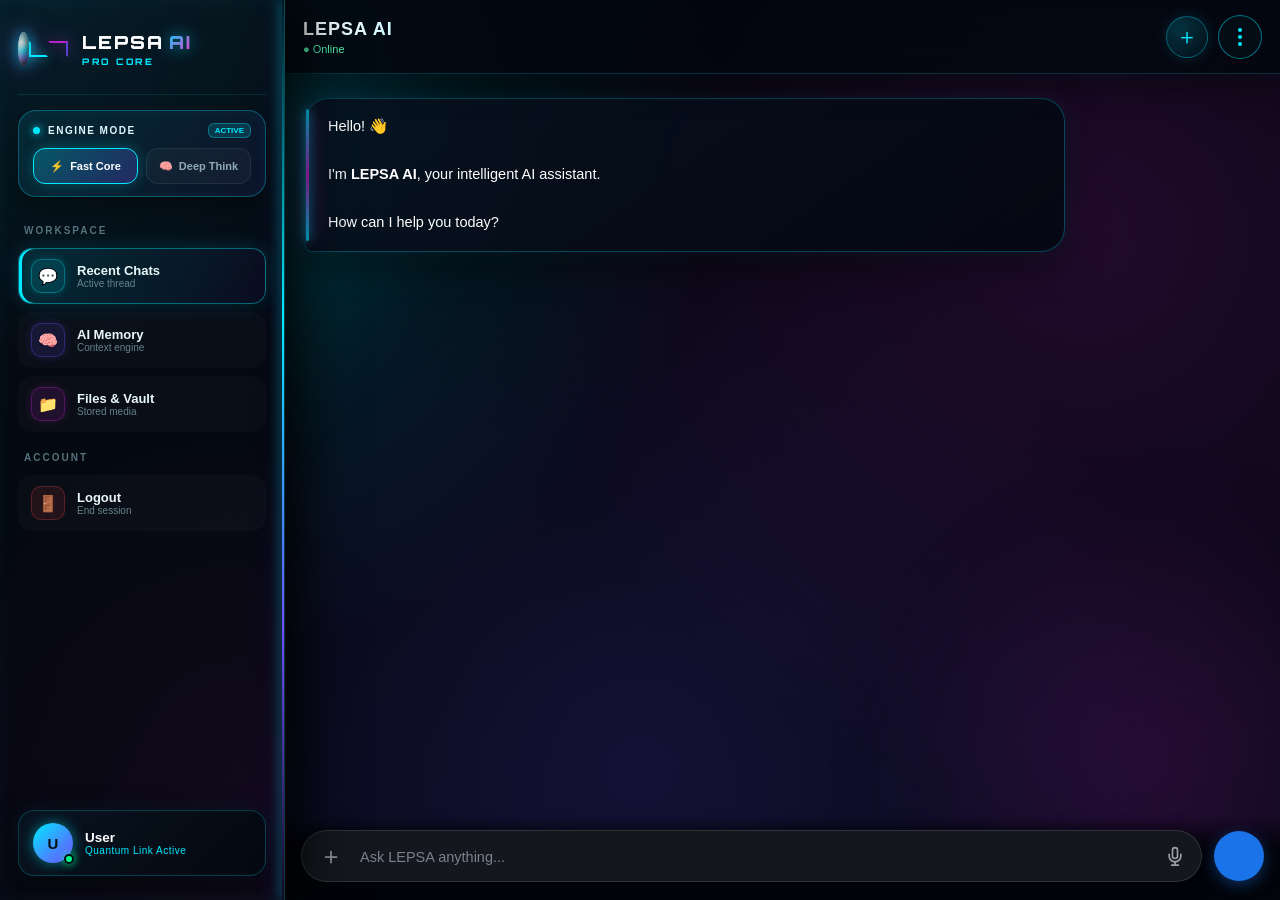
==== index.html @ caf9d74d "Add files via upload" ====
<!DOCTYPE html>
<html lang="en">

<head>
<meta charset="UTF-8">
<meta name="viewport" content="width=device-width, initial-scale=1.0">
<title>LEPSA AI</title>
<link rel="stylesheet" href="style.css?v=5">



  </head>

<body>

<div class="app" id="app">

    <!-- SIDEBAR BACKDROP -->
    <div class="sidebar-overlay" id="sidebarOverlay" onclick="toggleMobileSidebar()"></div>

        <!-- CINEMATIC LEPSA SIDEBAR -->
    <aside class="sidebar" id="mainSidebar">
        <!-- Ambient Light Bar -->
        <div class="sidebar-edge-glow"></div>

        <!-- Top Brand Area -->
        <div class="brand">
            <div class="brand-orb-wrap">
                <div class="brand-orb"></div>
                <div class="brand-ring ring-cyan"></div>
                <div class="brand-ring ring-purple"></div>
            </div>
            <div class="brand-details">
                <div class="brand-name">LEPSA <span class="brand-ai">AI</span></div>
                <span class="brand-badge">PRO CORE</span>
            </div>
        </div>

                 <!-- LEPSA AI SMART CORE SELECTOR -->
        <div class="core-mode-card">
            <div class="mode-header">
                <span class="mode-pulse-dot"></span>
                <span class="mode-title">ENGINE MODE</span>
                <span class="mode-active-pill">ACTIVE</span>
            </div>
            
            <div class="mode-switch-group">
                <button type="button" class="mode-chip active" onclick="switchEngine('fast', this)">
                    <span class="chip-icon">⚡</span>
                    <span class="chip-label">Fast Core</span>
                </button>
                <button type="button" class="mode-chip" onclick="switchEngine('pro', this)">
                    <span class="chip-icon">🧠</span>
                    <span class="chip-label">Deep Think</span>
                </button>
            </div>
        </div>
        

        <!-- Menu Section 1 -->
        <div class="menu-title">Workspace</div>
        <div class="menu-item active">
            <span class="menu-icon-box cyan-icon">💬</span>
            <div class="menu-text-box">
                <strong>Recent Chats</strong>
                <small>Active thread</small>
            </div>
        </div>

        <div class="menu-item">
            <span class="menu-icon-box purple-icon">🧠</span>
            <div class="menu-text-box">
                <strong>AI Memory</strong>
                <small>Context engine</small>
            </div>
        </div>

        <div class="menu-item">
            <span class="menu-icon-box pink-icon">📁</span>
            <div class="menu-text-box">
                <strong>Files & Vault</strong>
                <small>Stored media</small>
            </div>
        </div>

        <!-- Menu Section 2 -->
        <div class="menu-title">Account</div>
        <div class="menu-item logout-item" onclick="logoutDemo()">
            <span class="menu-icon-box danger-icon">🚪</span>
            <div class="menu-text-box">
                <strong>Logout</strong>
                <small>End session</small>
            </div>
        </div>

        <!-- Futuristic Glowing User Card -->
        <div class="profile">
            <div class="avatar-ring">
                <div class="avatar" id="profileAvatar">U</div>
                <div class="live-status-dot"></div>
            </div>
            <div class="profile-meta">
                <div class="profile-name" id="profileName">User</div>
                <div class="profile-status">Quantum Link Active</div>
            </div>
        </div>
    </aside>
    

    <!-- CHAT CONTAINER -->
    <main class="chat-container">

        <!-- HEADER -->
        <div class="header">
            <button type="button" class="lepsa-drawer-btn" onclick="toggleMobileSidebar()" title="Menu">
                <span></span>
                <span></span>
                <span></span>
            </button>

            <div class="ai-orb"></div>

            <div class="header-info">
                <div class="title">LEPSA AI</div>
                <div class="status">● Online</div>
            </div>

            <button type="button" class="lepsa-quick-new" onclick="newChat()" title="New Chat">＋</button>

            <div class="lepsa-menu-wrap">
                <button class="lepsa-menu-btn" id="lepsaMenuButton" type="button">
                    <span class="lepsa-dots">
                        <span></span>
                        <span></span>
                        <span></span>
                    </span>
                </button>

                <div class="lepsa-dropdown" id="lepsaDropdown">
                    <button class="lepsa-menu-item" onclick="newChat()" type="button">✨ New Chat</button>
                    <button class="lepsa-menu-item" id="lepsaShareBtn" type="button">↗ Share</button>
                    <button class="lepsa-menu-item" id="lepsaInstallBtn" type="button">⌂ Add to home</button>
                </div>
            </div>
        </div>

        <!-- MESSAGES -->
        <div class="messages" id="messages">
            <div class="message bot">
                Hello! 👋<br><br>
                I'm <strong>LEPSA AI</strong>, your intelligent AI assistant.<br><br>
                How can I help you today?
            </div>
        </div>

                <!-- CHATGPT / GEMINI STYLE FLOATING CAPSULE BAR -->
        <div class="input-area">
            <div class="input-pill-wrapper">
                <!-- Inner Left Plus Button -->
                <div class="lepsa-plus-wrap">
                    <button type="button" class="lepsa-dynamic-plus" id="lepsaPlusBtn" onclick="toggleLEPSAPlus(event)" title="Add attachment">
                        <span class="plus-core">＋</span>
                    </button>

                    <!-- Popup Attachment Menu -->
                    <div class="lepsa-glass-menu" id="lepsaAttachPopup">
                        <button type="button" class="glass-menu-item" onclick="triggerCamera()">
                            <div class="menu-icon-disc">
                                <svg class="attach-svg-icon" viewBox="0 0 24 24" fill="none" stroke="currentColor" stroke-width="2" stroke-linecap="round" stroke-linejoin="round">
                                    <path d="M14.5 4h-5L7 7H4a2 2 0 0 0-2 2v9a2 2 0 0 0 2 2h16a2 2 0 0 0 2-2V9a2 2 0 0 0-2-2h-3l-2.5-3z"></path>
                                    <circle cx="12" cy="13" r="3"></circle>
                                </svg>
                            </div>
                            <span class="menu-item-title">Camera</span>
                        </button>
                        <button type="button" class="glass-menu-item" onclick="triggerGallery()">
                            <div class="menu-icon-disc">
                                <svg class="attach-svg-icon" viewBox="0 0 24 24" fill="none" stroke="currentColor" stroke-width="2" stroke-linecap="round" stroke-linejoin="round">
                                    <rect x="3" y="3" width="18" height="18" rx="2" ry="2"></rect>
                                    <circle cx="8.5" cy="8.5" r="1.5"></circle>
                                    <polyline points="21 15 16 10 5 21"></polyline>
                                </svg>
                            </div>
                            <span class="menu-item-title">Photos</span>
                        </button>
                    </div>
                </div>

                <!-- Hidden Inputs -->
                <input type="file" id="cameraInput" accept="image/*" capture="environment" style="display:none;" onchange="handleImageSelected(this)">
                <input type="file" id="galleryInput" accept="image/*" style="display:none;" onchange="handleImageSelected(this)">

                <!-- Center Text Field -->
                <input type="text" id="messageInput" placeholder="Ask LEPSA anything...">

                <!-- Inner Speech Recognition Mic -->
                <button type="button" class="pill-inline-mic" onclick="startVoice()" title="Speech to text">
                    <svg viewBox="0 0 24 24" fill="none" stroke="currentColor" stroke-width="2" stroke-linecap="round" stroke-linejoin="round">
                        <path d="M12 2a3 3 0 0 0-3 3v7a3 3 0 0 0 6 0V5a3 3 0 0 0-3-3z"></path>
                        <path d="M19 10v2a7 7 0 0 1-14 0v-2"></path>
                        <line x1="12" y1="19" x2="12" y2="23"></line>
                        <line x1="8" y1="23" x2="16" y2="23"></line>
                    </svg>
                </button>
            </div>

            <!-- Outer Right Live / Send Orb Button (With Clean Gap) -->
            <button class="pill-outer-btn" id="mainActionButton" onclick="handleMainAction()" title="LEPSA Live">
                <span class="lepsa-voice-orb" id="actionOrbIcon">
                    <span class="voice-core"></span>
                </span>
                <span class="send-icon-svg" id="actionSendIcon" style="display:none;">➤</span>
            </button>
        </div>
        
  
              
 

    </main>

</div>

    <!-- REAL GEMINI-STYLE LIVE VOICE MODAL -->
<div id="lepsaVoiceModal" class="gemini-live-overlay" style="display:none;">
    
    <!-- Screen Corner Neon Flow Stream (Chaaron kone par chalne wali light) -->
    <div class="gemini-edge-stream"></div>
    <div class="gemini-edge-glow"></div>

    <!-- Top Controls -->
    <div class="live-top-bar">
        <div class="live-mode-tag">
            <span class="live-dot"></span>
            <span>LEPSA LIVE</span>
        </div>
        <button type="button" class="live-close-btn" onclick="closeVoiceMode()" title="Exit">✕</button>
    </div>

    <!-- Center Fluid Plasma Liquid Core -->
    <div class="gemini-core-stage">
        <div class="plasma-aura-halo"></div>
        <div class="plasma-fluid-orb" id="modalVoiceOrb">
            <div class="plasma-blob blob-1"></div>
            <div class="plasma-blob blob-2"></div>
            <div class="plasma-blob blob-3"></div>
            <div class="plasma-core-glow"></div>
        </div>
        <div class="live-status-pill" id="voiceStatusText">Listening...</div>
    </div>

    <!-- Live Floating Subtitle Box -->
    <div class="live-transcript-card" id="voiceLiveText">
        Listening to your voice...
    </div>

    <!-- Bottom End Session Button -->
    <div class="live-bottom-bar">
        <button type="button" class="end-live-btn" onclick="closeVoiceMode()">
            <span>✕</span> End Session
        </button>
    </div>
</div>


<!-- ===================================================
     SCRIPTS
=================================================== -->
<script>
function toggleMobileSidebar() {
    const sidebar = document.getElementById("mainSidebar");
    const overlay = document.getElementById("sidebarOverlay");
    if (sidebar && overlay) {
        sidebar.classList.toggle("open");
        overlay.classList.toggle("active");
    }
}

function toggleLEPSAPlus(e) {
    e.stopPropagation();
    const popup = document.getElementById("lepsaAttachPopup");
    if (popup) popup.classList.toggle("show");
}

function triggerCamera() {
    closeLEPSAPopup();
    document.getElementById("cameraInput").click();
}

function triggerGallery() {
    closeLEPSAPopup();
    document.getElementById("galleryInput").click();
}

function closeLEPSAPopup() {
    const popup = document.getElementById("lepsaAttachPopup");
    if (popup) popup.classList.remove("show");
}

document.addEventListener("click", function (e) {
    if (!e.target.closest(".lepsa-plus-wrap")) closeLEPSAPopup();
    const dropdown = document.getElementById("lepsaDropdown");
    if (!e.target.closest(".lepsa-menu-wrap") && dropdown) dropdown.classList.remove("show");
});

function handleImageSelected(input) {
     if (input.files && input.files[0]) {
        const file = input.files[0];
        const msg = document.getElementById("messageInput");
        msg.value = "Attached Image: " + file.name;
        msg.focus();
    }
}

// Three-dot toggle
document.getElementById("lepsaMenuButton")?.addEventListener("click", function(e) {
    e.stopPropagation();
    document.getElementById("lepsaDropdown")?.classList.toggle("show");
});

async function logoutDemo() {
    try {
        await fetch("auth.php", {
            method: "POST",
            headers: {"Content-Type": "application/json"},
            body: JSON.stringify({action: "logout"})
        });
    } catch (e) {}
    sessionStorage.clear();
    window.location.href = "login.html";
}
</script>

<script src="script.js"></script>

</body>
</html>
---- style.css ----
/* =====================================================
   LEPSA AI PRO CORE — COMPLETE CONSOLIDATED STYLESHEET
===================================================== */
@import url('https://fonts.googleapis.com/css2?family=Orbitron:wght@600;800;900&family=Rajdhani:wght@500;700&display=swap');

:root {
    --lepsa-bg: #020409;
    --lepsa-cyan: #00eaff;
    --lepsa-cyan-soft: rgba(0, 234, 255, 0.18);
    --lepsa-magenta: #c026d3;
    --lepsa-purple: #704cff;
    --card-radius: 24px;
}

/* =====================================================
   RESET & COSMIC BACKGROUND
===================================================== */
* {
    box-sizing: border-box;
    margin: 0;
    padding: 0;
}

html, body {
    width: 100%;
    height: 100%;
    background-color: var(--lepsa-bg);
    background-image: 
        radial-gradient(circle at 15% 15%, rgba(0, 217, 255, 0.18) 0%, transparent 40%),
        radial-gradient(circle at 85% 25%, rgba(192, 38, 211, 0.16) 0%, transparent 45%),
        radial-gradient(circle at 50% 85%, rgba(112, 76, 255, 0.15) 0%, transparent 55%),
        linear-gradient(180deg, #020409 0%, #050814 100%);
    background-attachment: fixed;
    color: #ffffff;
    font-family: Arial, Helvetica, sans-serif;
    overflow: hidden;
}

body::before {
    content: "";
    position: fixed;
    width: 600px;
    height: 600px;
    top: -150px;
    left: -150px;
    background: radial-gradient(circle, rgba(0, 234, 255, 0.22), transparent 70%);
    filter: blur(50px);
    pointer-events: none;
    z-index: 0;
}

body::after {
    content: "";
    position: fixed;
    width: 550px;
    height: 550px;
    bottom: -150px;
    right: -150px;
    background: radial-gradient(circle, rgba(192, 38, 211, 0.20), transparent 70%);
    filter: blur(50px);
    pointer-events: none;
    z-index: 0;
}

.login-screen {
    display: none !important;
}

/* =====================================================
   MAIN APPLICATION SHELL
===================================================== */
.app {
    width: 100%;
    height: 100dvh;
    display: flex;
    position: relative;
    z-index: 1;
    background: transparent;
    overflow: hidden;
}

/* =====================================================
   CINEMATIC SIDEBAR (PC & MOBILE DRAWER)
===================================================== */
.sidebar {
    width: 285px;
    min-width: 285px;
    height: 100dvh;
    padding: 24px 18px;
    background: radial-gradient(circle at 10% 0%, rgba(0, 234, 255, 0.08) 0%, transparent 40%),
                radial-gradient(circle at 90% 90%, rgba(192, 38, 211, 0.08) 0%, transparent 45%),
                linear-gradient(175deg, rgba(6, 12, 22, 0.98) 0%, rgba(3, 6, 12, 0.99) 100%);
    border-right: 1px solid rgba(0, 234, 255, 0.22);
    box-shadow: 15px 0 50px rgba(0, 0, 0, 0.9), inset -1px 0 20px rgba(0, 234, 255, 0.05);
    position: relative;
    z-index: 1000;
    display: flex;
    flex-direction: column;
    overflow: hidden;
    backdrop-filter: blur(35px);
}

.sidebar-edge-glow {
    position: absolute;
    top: 0;
    right: 0;
    width: 2px;
    height: 100%;
    background: linear-gradient(180deg, transparent 0%, #00eaff 35%, #704cff 70%, transparent 100%);
    box-shadow: 0 0 12px #00eaff, 0 0 24px rgba(112, 76, 255, 0.6);
}

/* =====================================================
   PLANET LOGO & PRO CORE TYPOGRAPHY
===================================================== */
.brand {
    display: flex;
    align-items: center;
    gap: 14px;
    padding-bottom: 20px;
    margin-bottom: 15px;
    border-bottom: 1px solid rgba(0, 234, 255, 0.12);
}

.brand-orb-wrap,
.planet-viewport {
    position: relative;
    width: 50px;
    height: 50px;
    display: flex;
    align-items: center;
    justify-content: center;
    flex-shrink: 0;
}

.brand-orb,
.planet-sphere {
    width: 34px;
    height: 34px;
    border-radius: 50%;
    background: radial-gradient(circle at 35% 30%, #ffffff 0%, #a5f3fc 15%, #00d9ff 35%, #704cff 70%, #020409 100%);
    box-shadow: 
        0 0 15px rgba(0, 217, 255, 0.8),
        0 0 28px rgba(192, 38, 211, 0.6),
        inset -3px -3px 8px rgba(0, 0, 0, 0.8),
        inset 3px 3px 10px rgba(255, 255, 255, 0.8);
    position: relative;
    z-index: 2;
    animation: orbPulse 3.5s ease-in-out infinite alternate;
}

.cosmic-ring {
    position: absolute;
    border-radius: 50%;
    pointer-events: none;
    transform: rotate(-24deg);
}

.ring-front,
.ring-cyan {
    width: 52px;
    height: 16px;
    border: 2px solid transparent;
    border-bottom-color: #00eaff;
    border-left-color: rgba(0, 234, 255, 0.9);
    filter: drop-shadow(0 0 6px #00eaff);
    z-index: 3;
    top: 17px;
}

.ring-back,
.ring-purple {
    width: 52px;
    height: 16px;
    border: 2px solid transparent;
    border-top-color: rgba(192, 38, 211, 0.95);
    border-right-color: rgba(112, 76, 255, 0.8);
    filter: drop-shadow(0 0 8px #c026d3);
    z-index: 1;
    top: 17px;
}

.ring-outer {
    width: 60px;
    height: 20px;
    border: 1px solid transparent;
    border-bottom-color: rgba(0, 234, 255, 0.4);
    border-top-color: rgba(192, 38, 211, 0.35);
    top: 15px;
    z-index: 0;
    filter: blur(0.5px);
}

@keyframes orbPulse {
    0% { transform: scale(0.96); filter: brightness(1); }
    100% { transform: scale(1.04); filter: brightness(1.2); }
}

.brand-details,
.brand-text-col {
    display: flex;
    flex-direction: column;
}

.brand-title-wrap,
.brand-name {
    display: flex;
    align-items: baseline;
    gap: 5px;
    font-family: 'Orbitron', Arial, sans-serif;
    font-size: 18px;
    font-weight: 900;
    letter-spacing: 2px;
    color: #ffffff;
}

.brand-ai,
.text-ai {
    background: linear-gradient(135deg, #00d9ff 0%, #ff2ec4 100%);
    -webkit-background-clip: text;
    -webkit-text-fill-color: transparent;
    filter: drop-shadow(0 0 8px rgba(0, 217, 255, 0.7));
}

.brand-badge,
.text-pro-core {
    font-family: 'Orbitron', Arial, sans-serif;
    font-size: 9px;
    font-weight: 800;
    letter-spacing: 2.5px;
    color: #00eaff;
    margin-top: 3px;
}

.text-tagline {
    font-family: 'Rajdhani', Arial, sans-serif;
    font-size: 7.5px;
    font-weight: 700;
    letter-spacing: 2px;
    color: #728c9b;
    margin-top: 2px;
}

/* =====================================================
   SIDEBAR ENGINE WIDGET
===================================================== */
.core-mode-card {
    width: 100%;
    padding: 12px 14px;
    border-radius: 18px;
    border: 1px solid rgba(0, 234, 255, 0.3);
    background: linear-gradient(135deg, rgba(0, 234, 255, 0.08) 0%, rgba(112, 76, 255, 0.08) 100%);
    box-shadow: 0 10px 25px rgba(0, 0, 0, 0.4), inset 0 0 15px rgba(0, 234, 255, 0.05);
    margin-bottom: 12px;
}

.mode-header {
    display: flex;
    align-items: center;
    gap: 8px;
    margin-bottom: 10px;
}

.mode-pulse-dot {
    width: 7px;
    height: 7px;
    border-radius: 50%;
    background: #00eaff;
    box-shadow: 0 0 8px #00eaff;
    animation: corePulse 1.5s infinite alternate;
}

@keyframes corePulse {
    from { opacity: 0.5; transform: scale(0.9); }
    to { opacity: 1; transform: scale(1.3); }
}

.mode-title {
    font-size: 10px;
    font-weight: 800;
    letter-spacing: 1.5px;
    color: #e2f8ff;
    flex: 1;
}

.mode-active-pill {
    font-size: 8px;
    font-weight: 700;
    color: #00eaff;
    background: rgba(0, 234, 255, 0.15);
    border: 1px solid rgba(0, 234, 255, 0.35);
    padding: 2px 6px;
    border-radius: 6px;
}

.mode-switch-group {
    display: grid;
    grid-template-columns: 1fr 1fr;
    gap: 8px;
}

.mode-chip {
    display: flex;
    align-items: center;
    justify-content: center;
    gap: 6px;
    height: 36px;
    border-radius: 12px;
    border: 1px solid rgba(255, 255, 255, 0.08);
    background: rgba(255, 255, 255, 0.03);
    color: #8faab5;
    font-size: 11px;
    font-weight: 600;
    cursor: pointer;
    transition: all 0.2s ease;
}

.mode-chip:hover {
    background: rgba(0, 234, 255, 0.08);
    color: #ffffff;
    border-color: rgba(0, 234, 255, 0.25);
}

.mode-chip.active {
    background: linear-gradient(135deg, rgba(0, 234, 255, 0.25), rgba(112, 76, 255, 0.25));
    border-color: #00eaff;
    color: #ffffff;
    box-shadow: 0 0 15px rgba(0, 234, 255, 0.25);
}

/* =====================================================
   SIDEBAR MENU ITEMS
===================================================== */
.menu-title {
    color: #55727d;
    font-size: 10px;
    text-transform: uppercase;
    letter-spacing: 2px;
    font-weight: 700;
    margin-top: 16px;
    margin-bottom: 8px;
    padding-left: 6px;
}

.menu-item {
    width: 100%;
    display: flex;
    align-items: center;
    gap: 12px;
    padding: 10px 12px;
    margin: 4px 0;
    border-radius: 14px;
    border: 1px solid transparent;
    background: rgba(255, 255, 255, 0.02);
    cursor: pointer;
    transition: all 0.22s ease;
}

.menu-item:hover {
    background: rgba(0, 234, 255, 0.07);
    border-color: rgba(0, 234, 255, 0.25);
    transform: translateX(4px);
}

.menu-item.active {
    background: linear-gradient(90deg, rgba(0, 234, 255, 0.12) 0%, rgba(112, 76, 255, 0.05) 100%);
    border-color: rgba(0, 234, 255, 0.4);
    box-shadow: 0 0 20px rgba(0, 234, 255, 0.15), inset 3px 0 0 #00eaff;
}

.menu-icon-box {
    width: 34px;
    height: 34px;
    border-radius: 10px;
    display: flex;
    align-items: center;
    justify-content: center;
    font-size: 16px;
    flex-shrink: 0;
}

.cyan-icon {
    background: rgba(0, 234, 255, 0.12);
    border: 1px solid rgba(0, 234, 255, 0.3);
    box-shadow: 0 0 10px rgba(0, 234, 255, 0.2);
}

.purple-icon {
    background: rgba(112, 76, 255, 0.12);
    border: 1px solid rgba(112, 76, 255, 0.3);
    box-shadow: 0 0 10px rgba(112, 76, 255, 0.2);
}

.pink-icon {
    background: rgba(192, 38, 211, 0.12);
    border: 1px solid rgba(192, 38, 211, 0.3);
    box-shadow: 0 0 10px rgba(192, 38, 211, 0.2);
}

.danger-icon {
    background: rgba(255, 75, 75, 0.1);
    border: 1px solid rgba(255, 75, 75, 0.25);
}

.menu-text-box strong {
    display: block;
    color: #e8f7fa;
    font-size: 13px;
}

.menu-text-box small {
    display: block;
    color: #64828d;
    font-size: 10px;
}

.logout-item:hover {
    background: rgba(255, 75, 75, 0.1) !important;
    border-color: rgba(255, 75, 75, 0.4) !important;
}

/* =====================================================
   SIDEBAR PROFILE
===================================================== */
.profile {
    margin-top: auto;
    padding: 12px 14px;
    border-radius: 16px;
    border: 1px solid rgba(0, 234, 255, 0.22);
    background: linear-gradient(135deg, rgba(9, 20, 32, 0.95), rgba(4, 9, 16, 0.95));
    box-shadow: 0 10px 30px rgba(0, 0, 0, 0.6), 0 0 20px rgba(0, 234, 255, 0.08);
    display: flex;
    align-items: center;
    gap: 12px;
}

.avatar-ring {
    position: relative;
    width: 40px;
    height: 40px;
    flex-shrink: 0;
}

.avatar {
    width: 100%;
    height: 100%;
    border-radius: 50%;
    background: linear-gradient(135deg, #00eaff, #704cff);
    box-shadow: 0 0 14px rgba(0, 234, 255, 0.5);
    display: flex;
    align-items: center;
    justify-content: center;
    font-weight: 800;
    font-size: 15px;
    color: #031014;
}

.live-status-dot {
    position: absolute;
    bottom: -1px;
    right: -1px;
    width: 10px;
    height: 10px;
    border-radius: 50%;
    background: #00ff88;
    border: 2px solid #060c16;
    box-shadow: 0 0 8px #00ff88;
}

.profile-meta {
    overflow: hidden;
}

.profile-name {
    font-size: 13.5px;
    font-weight: 700;
    color: #ffffff;
    white-space: nowrap;
    overflow: hidden;
    text-overflow: ellipsis;
}

.profile-status {
    font-size: 10px;
    color: #00eaff;
    letter-spacing: 0.5px;
}

/* =====================================================
   CHAT CONTAINER & HEADER
===================================================== */
.chat-container {
    flex: 1;
    min-width: 0;
    height: 100dvh;
    display: flex;
    flex-direction: column;
    background: transparent;
    position: relative;
}

.header {
    height: 74px;
    flex-shrink: 0;
    display: flex;
    align-items: center;
    padding: 12px 18px;
    background: rgba(3, 7, 15, 0.85);
    border-bottom: 1px solid rgba(0, 217, 255, 0.2);
    box-shadow: 0 10px 30px rgba(0, 0, 0, 0.5), 0 2px 15px rgba(0, 217, 255, 0.08);
    backdrop-filter: blur(25px);
    z-index: 10;
}

.lepsa-drawer-btn {
    width: 42px;
    height: 42px;
    min-width: 42px;
    border-radius: 12px;
    border: 1px solid rgba(0, 234, 255, 0.25);
    background: rgba(0, 234, 255, 0.05);
    display: none;
    flex-direction: column;
    justify-content: center;
    align-items: center;
    gap: 4px;
    cursor: pointer;
    margin-right: 12px;
}

.lepsa-drawer-btn span {
    width: 18px;
    height: 2px;
    background: #00eaff;
    border-radius: 2px;
}

.header-info {
    flex: 1;
}

.title {
    background: linear-gradient(90deg, #ffffff 0%, #00d9ff 55%, #c026d3 100%);
    -webkit-background-clip: text;
    -webkit-text-fill-color: transparent;
    font-size: 18px;
    font-weight: 800;
    letter-spacing: 1px;
}

.status {
    margin-top: 3px;
    font-size: 11px;
    color: #55f6b2;
}

.lepsa-quick-new {
    width: 42px;
    height: 42px;
    min-width: 42px;
    border-radius: 50%;
    border: 1px solid rgba(0, 234, 255, 0.35);
    background: radial-gradient(circle at 30% 30%, rgba(0, 234, 255, 0.2), rgba(6, 14, 24, 0.95));
    color: #00eaff;
    font-size: 22px;
    display: flex;
    align-items: center;
    justify-content: center;
    cursor: pointer;
    margin-right: 10px;
    box-shadow: 0 0 15px rgba(0, 234, 255, 0.15);
    transition: 0.2s ease;
}

.lepsa-quick-new:hover {
    transform: scale(1.08);
    box-shadow: 0 0 20px rgba(0, 234, 255, 0.4);
}

.lepsa-menu-wrap {
    position: relative;
    z-index: 9999;
}

.lepsa-menu-btn {
    width: 44px;
    height: 44px;
    border-radius: 50%;
    border: 1px solid rgba(0, 238, 255, 0.45);
    background: rgba(5, 15, 25, 0.88);
    color: #00eaff;
    display: flex;
    align-items: center;
    justify-content: center;
    cursor: pointer;
}

.lepsa-dots {
    display: flex;
    flex-direction: column;
    gap: 3px;
}

.lepsa-dots span {
    width: 4px;
    height: 4px;
    background: #00eaff;
    border-radius: 50%;
}

.lepsa-dropdown {
    position: absolute;
    top: 54px;
    right: 0;
    width: 220px;
    padding: 8px;
    border-radius: 18px;
    background: linear-gradient(145deg, rgba(8, 23, 34, 0.98), rgba(4, 10, 19, 0.98));
    border: 1px solid rgba(0, 234, 255, 0.25);
    box-shadow: 0 18px 45px rgba(0, 0, 0, 0.55);
    backdrop-filter: blur(18px);
    display: none;
    flex-direction: column;
    gap: 4px;
}

.lepsa-dropdown.show {
    display: flex;
}

.lepsa-menu-item {
    width: 100%;
    padding: 10px 12px;
    border: 0;
    background: transparent;
    color: #f2fbff;
    display: flex;
    align-items: center;
    gap: 12px;
    border-radius: 12px;
    cursor: pointer;
    text-align: left;
    font-size: 14px;
}

.lepsa-menu-item:hover {
    background: rgba(0, 234, 255, 0.09);
}

/* =====================================================
   MESSAGES WITH COSMIC GLOW & CORNERS
===================================================== */
.messages {
    flex: 1;
    min-height: 0;
    padding: 24px 20px 115px;
    overflow-y: auto;
    scroll-behavior: smooth;
}

.message {
    max-width: min(760px, 84%);
    padding: 16px 22px;
    margin-bottom: 18px;
    border-radius: var(--card-radius);
    backdrop-filter: blur(20px);
    -webkit-backdrop-filter: blur(20px);
    line-height: 1.65;
    font-size: 14.5px;
    word-wrap: break-word;
    box-shadow: 0 10px 30px rgba(0, 0, 0, 0.6);
}

.message.bot {
    margin-right: auto;
    background: linear-gradient(145deg, rgba(8, 18, 32, 0.88), rgba(4, 8, 18, 0.94));
    border: 1px solid rgba(0, 217, 255, 0.28);
    border-bottom-left-radius: 6px;
    box-shadow: 0 0 20px rgba(0, 217, 255, 0.08), 0 12px 35px rgba(0, 0, 0, 0.5);
    position: relative;
    padding-left: 22px;
}

.message.bot::before {
    content: "";
    position: absolute;
    left: 0;
    top: 10px;
    bottom: 10px;
    width: 3px;
    border-radius: 10px;
    background: linear-gradient(180deg, #00d9ff, #c026d3, #00d9ff);
    box-shadow: 0 0 10px #00d9ff, 0 0 20px #c026d3;
}

.message.user {
    margin-left: auto;
    background: linear-gradient(135deg, rgba(0, 217, 255, 0.85), rgba(112, 76, 255, 0.85), rgba(192, 38, 211, 0.85));
    border: 1px solid rgba(255, 255, 255, 0.25);
    border-bottom-right-radius: 6px;
    box-shadow: 0 0 25px rgba(0, 217, 255, 0.25), 0 10px 30px rgba(0, 0, 0, 0.4);
    color: #ffffff;
}

/* =====================================================
   CHATGPT / GEMINI FLOATING CAPSULE BAR WITH GAP
===================================================== */
.input-area {
    position: absolute;
    left: 0;
    right: 0;
    bottom: 0;
    z-index: 20;
    display: flex;
    align-items: center;
    gap: 12px;
    padding: 12px 16px 18px;
    background: linear-gradient(180deg, transparent 0%, rgba(2, 4, 9, 0.96) 40%);
    backdrop-filter: blur(16px);
    -webkit-backdrop-filter: blur(16px);
}

.input-pill-wrapper {
    flex: 1;
    min-width: 0;
    height: 52px;
    background: #14171d;
    border: 1px solid rgba(255, 255, 255, 0.12);
    border-radius: 30px;
    display: flex;
    align-items: center;
    padding: 0 8px 0 12px;
    box-shadow: 0 4px 20px rgba(0, 0, 0, 0.4);
    transition: border-color 0.2s ease, box-shadow 0.2s ease;
}

.input-pill-wrapper:focus-within {
    border-color: rgba(0, 234, 255, 0.45);
    box-shadow: 0 0 20px rgba(0, 234, 255, 0.15);
}

.lepsa-plus-wrap {
    position: relative;
    display: flex;
    align-items: center;
    flex-shrink: 0;
}

.lepsa-dynamic-plus {
    width: 34px;
    height: 34px;
    background: transparent;
    border: none;
    cursor: pointer;
    display: flex;
    align-items: center;
    justify-content: center;
    padding: 0;
    color: #9aa0a6;
    transition: color 0.2s ease, transform 0.2s ease;
}

.lepsa-dynamic-plus:hover {
    color: #ffffff;
    transform: scale(1.1);
}

.plus-core {
    font-size: 24px;
    font-weight: 300;
    line-height: 1;
}

#messageInput {
    flex: 1;
    min-width: 0;
    height: 100%;
    background: transparent !important;
    border: none !important;
    outline: none !important;
    box-shadow: none !important;
    padding: 0 12px;
    color: #ffffff;
    font-size: 15px;
}

#messageInput::placeholder {
    color: #7a828e;
    font-size: 14.5px;
}

.pill-inline-mic {
    width: 36px;
    height: 36px;
    background: transparent;
    border: none;
    color: #9aa0a6;
    display: flex;
    align-items: center;
    justify-content: center;
    cursor: pointer;
    padding: 0;
    flex-shrink: 0;
    transition: color 0.2s ease;
}

.pill-inline-mic svg {
    width: 20px;
    height: 20px;
}

.pill-inline-mic:hover {
    color: #ffffff;
}

.pill-outer-btn {
    width: 50px;
    height: 50px;
    min-width: 50px;
    border-radius: 50%;
    border: none;
    background: #1a73e8;
    display: flex;
    align-items: center;
    justify-content: center;
    cursor: pointer;
    flex-shrink: 0;
    box-shadow: 0 4px 15px rgba(26, 115, 232, 0.4);
    transition: transform 0.2s ease, background 0.2s ease;
}

.pill-outer-btn:hover {
    transform: scale(1.05);
    background: #1b80ff;
}

.pill-outer-btn:active {
    transform: scale(0.94);
}

.send-icon-svg {
    font-size: 17px;
    color: #ffffff;
    font-weight: 900;
    margin-left: 2px;
}






/* =====================================================
   RESPONSIVE DRAWER & OVERLAY
===================================================== */
.sidebar-overlay {
    display: none;
    position: fixed;
    inset: 0;
    background: rgba(3, 7, 14, 0.7);
    backdrop-filter: blur(8px);
    z-index: 998;
}

.sidebar-overlay.active {
    display: block;
}

@media (max-width: 700px) {
    .lepsa-drawer-btn {
        display: flex !important;
    }

    .sidebar {
        position: fixed !important;
        top: 0 !important;
        left: 0 !important;
        bottom: 0 !important;
        width: 280px !important;
        transform: translateX(-100%);
        transition: transform 0.3s cubic-bezier(0.4, 0, 0.2, 1);
    }

    .sidebar.open {
        transform: translateX(0) !important;
    }

    .message {
        max-width: 90% !important;
    }
}

/* =====================================================
   AUTHENTIC GEMINI LIVE: CORNER STREAM & PLASMA CORE
===================================================== */

/* Full Screen Immersive Overlay */
.gemini-live-overlay {
    position: fixed;
    inset: 0;
    z-index: 999999;
    background: radial-gradient(circle at center, rgba(3, 8, 16, 0.94) 0%, rgba(1, 3, 7, 0.99) 100%);
    backdrop-filter: blur(30px);
    -webkit-backdrop-filter: blur(30px);
    display: flex;
    flex-direction: column;
    justify-content: space-between;
    align-items: center;
    padding: clamp(20px, 4vh, 45px) 20px;
    overflow: hidden;
}

 
/* =====================================================
   REAL GEMINI LIVE: 100% STATIC CORNERS (NO ROTATE)
===================================================== */
.gemini-edge-stream {
    position: absolute;
    inset: 0;
    pointer-events: none;
    z-index: 2;
    border: 3px solid transparent;
    border-image: linear-gradient(135deg, #00eaff, #0066ff, #9b30ff, #ff2ea6, #00eaff) 1;
    opacity: 0.9;
    animation: cornerPulseFlow 3s ease-in-out infinite alternate;
}

.gemini-edge-glow {
    position: absolute;
    inset: 0;
    pointer-events: none;
    z-index: 1;
    box-shadow: 
        inset 0 0 20px rgba(0, 234, 255, 0.45),
        inset 0 0 50px rgba(155, 48, 255, 0.3);
    animation: cornerPulseFlow 3s ease-in-out infinite alternate;
}

@keyframes cornerPulseFlow {
    0% {
        filter: drop-shadow(0 0 4px #00eaff) hue-rotate(0deg);
        opacity: 0.75;
    }
    100% {
        filter: drop-shadow(0 0 14px #ff2ea6) hue-rotate(90deg);
        opacity: 1;
    }
}


/* 2. TOP & BOTTOM CONTROLS */
.live-top-bar {
    width: 100%;
    max-width: 520px;
    display: flex;
    justify-content: space-between;
    align-items: center;
    z-index: 10;
}

.live-mode-tag {
    display: flex;
    align-items: center;
    gap: 8px;
    font-family: 'Orbitron', sans-serif;
    font-size: 13px;
    font-weight: 800;
    letter-spacing: 2px;
    color: #e6fbff;
    padding: 6px 14px;
    background: rgba(0, 234, 255, 0.08);
    border: 1px solid rgba(0, 234, 255, 0.3);
    border-radius: 20px;
}

.live-dot {
    width: 7px;
    height: 7px;
    border-radius: 50%;
    background: #00eaff;
    box-shadow: 0 0 10px #00eaff;
    animation: liveDotPulse 1.2s infinite alternate;
}

@keyframes liveDotPulse {
    from { opacity: 0.4; transform: scale(0.8); }
    to { opacity: 1; transform: scale(1.3); }
}

.live-close-btn {
    width: 38px;
    height: 38px;
    border-radius: 50%;
    background: rgba(255, 255, 255, 0.06);
    border: 1px solid rgba(255, 255, 255, 0.15);
    color: #ffffff;
    font-size: 16px;
    cursor: pointer;
    transition: 0.2s;
}

.live-close-btn:hover {
    background: rgba(255, 255, 255, 0.15);
}

/* 3. FLUID LIQUID PLASMA ORB */
.gemini-core-stage {
    position: relative;
    display: flex;
    flex-direction: column;
    align-items: center;
    justify-content: center;
    z-index: 10;
}

.plasma-aura-halo {
    position: absolute;
    width: 220px;
    height: 220px;
    border-radius: 50%;
    background: radial-gradient(circle, rgba(0, 234, 255, 0.35) 0%, rgba(155, 48, 255, 0.2) 50%, transparent 70%);
    filter: blur(30px);
    z-index: 1;
    animation: haloBreathe 4s ease-in-out infinite alternate;
}

.plasma-fluid-orb {
    position: relative;
    width: 130px;
    height: 130px;
    border-radius: 50%;
    background: radial-gradient(circle at 35% 30%, #ffffff 0%, #00eaff 30%, #2940ff 65%, #180033 100%);
    box-shadow: 
        0 0 35px rgba(0, 234, 255, 0.6),
        0 0 70px rgba(155, 48, 255, 0.4),
        inset 0 0 25px rgba(255, 255, 255, 0.7);
    display: flex;
    align-items: center;
    justify-content: center;
    z-index: 5;
    transition: transform 0.3s cubic-bezier(0.2, 0.8, 0.2, 1);
    animation: fluidMorph 5s ease-in-out infinite alternate;
}

/* Fluid Blobs inside core */
.plasma-blob {
    position: absolute;
    border-radius: 50%;
    filter: blur(6px);
    mix-blend-mode: screen;
}

.blob-1 {
    inset: 10px;
    background: radial-gradient(circle, #00f0ff, transparent 65%);
    animation: blobWobble1 3.5s ease-in-out infinite alternate;
}

.blob-2 {
    inset: 15px;
    background: radial-gradient(circle, #ff2ea6, transparent 65%);
    animation: blobWobble2 4.5s ease-in-out infinite alternate;
}

.blob-3 {
    inset: 18px;
    background: radial-gradient(circle, #8a2be2, transparent 65%);
    animation: blobWobble1 3s ease-in-out infinite reverse;
}

.plasma-core-glow {
    position: absolute;
    width: 32px;
    height: 32px;
    border-radius: 50%;
    background: #ffffff;
    box-shadow: 0 0 20px #ffffff, 0 0 35px #00eaff;
}

@keyframes fluidMorph {
    0% { border-radius: 50% 50% 50% 50%; transform: scale(1) rotate(0deg); }
    33% { border-radius: 46% 54% 52% 48% / 54% 48% 52% 46%; transform: scale(1.03) rotate(3deg); }
    66% { border-radius: 53% 47% 49% 51% / 47% 53% 47% 53%; transform: scale(0.98) rotate(-3deg); }
    100% { border-radius: 50% 50% 50% 50%; transform: scale(1) rotate(0deg); }
}

@keyframes blobWobble1 {
    from { transform: translate(-8px, -6px) scale(0.9); }
    to { transform: translate(8px, 6px) scale(1.15); }
}

@keyframes blobWobble2 {
    from { transform: translate(6px, -8px) scale(1.1); }
    to { transform: translate(-6px, 8px) scale(0.9); }
}

@keyframes haloBreathe {
    from { transform: scale(0.85); opacity: 0.5; }
    to { transform: scale(1.25); opacity: 0.9; }
}

/* 4. ACTIVE SPEECH STATES */
/* User bol raha hai tab */
.plasma-fluid-orb.listening {
    transform: scale(1.18) !important;
    box-shadow: 
        0 0 50px #00eaff,
        0 0 100px rgba(0, 234, 255, 0.7),
        inset 0 0 30px #ffffff !important;
}

/* AI bol raha hai tab */
.plasma-fluid-orb.speaking {
    transform: scale(1.22) !important;
    background: radial-gradient(circle at 35% 30%, #ffffff 0%, #ff2ea6 30%, #7b2cbf 65%, #050b16 100%) !important;
    box-shadow: 
        0 0 60px #ff2ea6,
        0 0 110px rgba(255, 46, 166, 0.7),
        inset 0 0 30px #ffffff !important;
    animation: speakingFluidBounce 0.5s ease-in-out infinite alternate !important;
}

@keyframes speakingFluidBounce {
    from { transform: scale(1.15); border-radius: 46% 54% 50% 50%; }
    to { transform: scale(1.26); border-radius: 54% 46% 52% 48%; }
}

.live-status-pill {
    margin-top: 32px;
    padding: 6px 18px;
    border-radius: 16px;
    background: rgba(0, 234, 255, 0.08);
    border: 1px solid rgba(0, 234, 255, 0.25);
    color: #a5f3fc;
    font-size: 13px;
    font-weight: 600;
    letter-spacing: 0.5px;
}

/* Subtitle Transcript */
.live-transcript-card {
    width: 100%;
    max-width: 480px;
    min-height: 65px;
    max-height: 110px;
    overflow-y: auto;
    background: rgba(255, 255, 255, 0.03);
    border: 1px solid rgba(0, 234, 255, 0.15);
    border-radius: 18px;
    padding: 14px 18px;
    color: #e0f7fa;
    font-size: 14px;
    line-height: 1.6;
    text-align: center;
    z-index: 10;
}

/* Bottom End Button */
.live-bottom-bar {
    z-index: 10;
}

.end-live-btn {
    display: flex;
    align-items: center;
    gap: 8px;
    padding: 12px 28px;
    border-radius: 26px;
    border: 1px solid rgba(255, 255, 255, 0.14);
    background: rgba(255, 255, 255, 0.07);
    color: #c9d7dc;
    font-size: 13px;
    font-weight: 600;
    cursor: pointer;
    transition: 0.2s;
}

.end-live-btn:hover {
    background: rgba(255, 60, 100, 0.18);
    border-color: rgba(255, 60, 100, 0.4);
    color: #ffffff;
}


/* =====================================================
   LEPSA PRO ATTACHMENT POPUP (EXACT MATCH)
===================================================== */
.lepsa-glass-menu {
    position: absolute;
    bottom: 68px;
    left: 0;
    width: 200px;
    padding: 8px;
    border-radius: 22px;
    background: linear-gradient(160deg, rgba(8, 16, 28, 0.96) 0%, rgba(3, 6, 12, 0.98) 100%);
    border: 1px solid rgba(0, 234, 255, 0.28);
    box-shadow: 
        0 20px 45px rgba(0, 0, 0, 0.8),
        0 0 25px rgba(0, 234, 255, 0.12),
        inset 0 0 15px rgba(0, 234, 255, 0.04);
    backdrop-filter: blur(25px);
    -webkit-backdrop-filter: blur(25px);
    display: none;
    flex-direction: column;
    gap: 6px;
    z-index: 99999;
}

.lepsa-glass-menu.show {
    display: flex;
    animation: popupSlideUp 0.22s cubic-bezier(0.16, 1, 0.3, 1);
}

@keyframes popupSlideUp {
    from {
        opacity: 0;
        transform: translateY(12px) scale(0.95);
    }
    to {
        opacity: 1;
        transform: translateY(0) scale(1);
    }
}

/* Individual Row Button */
.glass-menu-item {
    display: flex;
    align-items: center;
    gap: 14px;
    width: 100%;
    padding: 8px 10px;
    border: 1px solid transparent;
    border-radius: 16px;
    background: transparent;
    cursor: pointer;
    transition: all 0.2s ease;
}

.glass-menu-item:hover {
    background: rgba(0, 234, 255, 0.08);
    border-color: rgba(0, 234, 255, 0.25);
    transform: translateX(3px);
}

/* Dark Circular Icon Disc (Screenshot Match) */
.menu-icon-disc {
    width: 44px;
    height: 44px;
    min-width: 44px;
    border-radius: 50%;
    background: #25282d;
    border: 1px solid rgba(255, 255, 255, 0.08);
    display: flex;
    align-items: center;
    justify-content: center;
    box-shadow: 0 4px 12px rgba(0, 0, 0, 0.35);
    transition: 0.2s ease;
}

.glass-menu-item:hover .menu-icon-disc {
    background: #30353c;
    border-color: rgba(0, 234, 255, 0.5);
    box-shadow: 0 0 15px rgba(0, 234, 255, 0.25);
}

/* Crisp White Line SVG Icon */
.attach-svg-icon {
    width: 20px;
    height: 20px;
    color: #ffffff;
    stroke-width: 2.2;
}

/* Clean Typography */
.menu-item-title {
    font-size: 15px;
    font-weight: 600;
    letter-spacing: 0.3px;
    color: #f1f7fa;
}
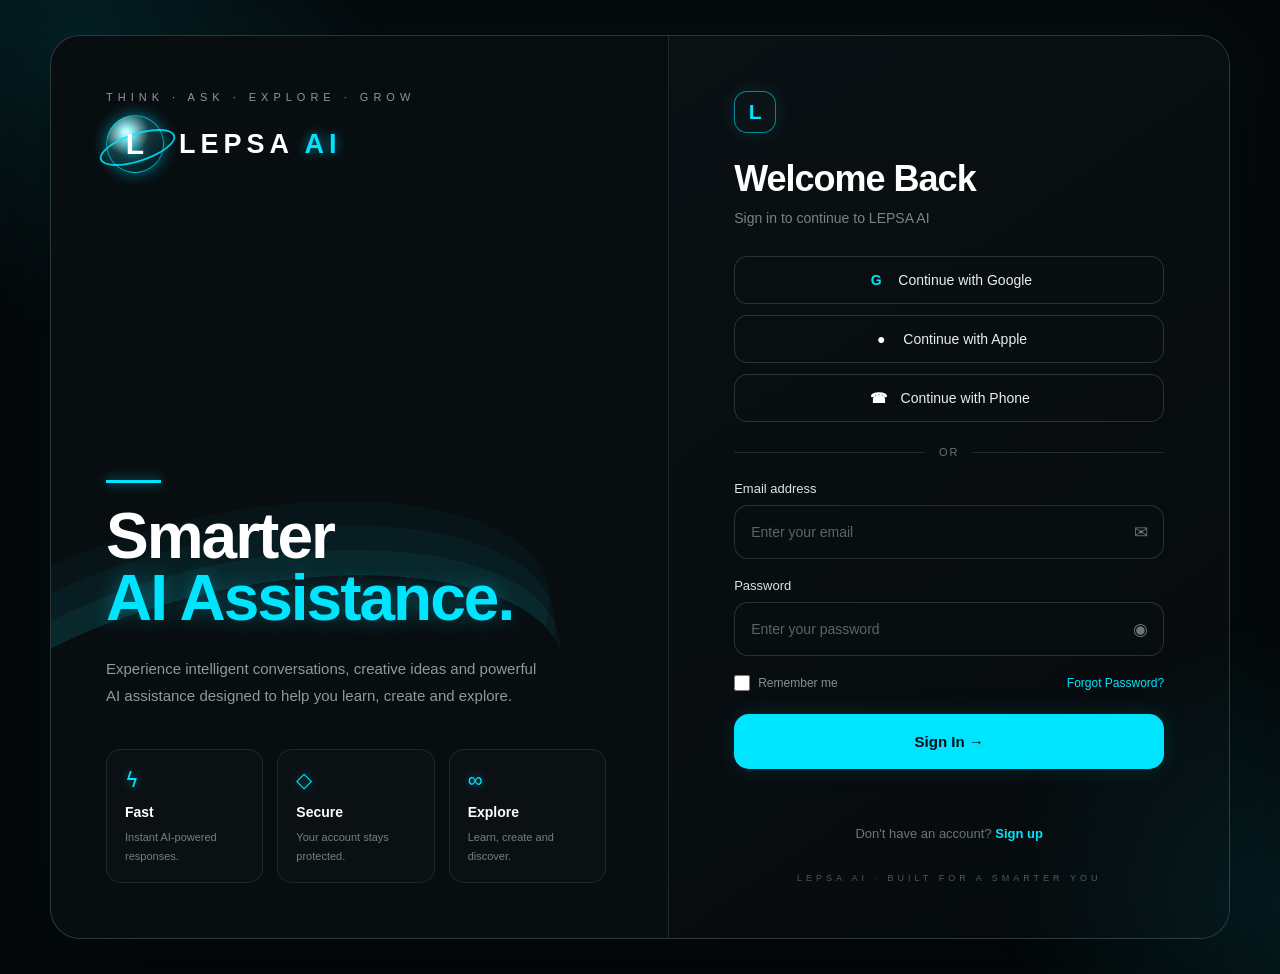
==== commit 43a0e5df: "Add files via upload" ====
--- a/index.html
+++ b/index.html
@@ -2,14 +2,30 @@
 <html lang="en">
 
 <head>
-<meta charset="UTF-8">
-<meta name="viewport" content="width=device-width, initial-scale=1.0">
-<title>LEPSA AI</title>
-<link rel="stylesheet" href="style.css?v=5">
-
-
-
-  </head>
+    <meta charset="UTF-8">
+    <meta name="viewport" content="width=device-width, initial-scale=1.0">
+    <title>LEPSA AI</title>
+    <link rel="stylesheet" href="style.css?v=6">
+
+    <script>
+        // Check login status before loading UI
+        (function () {
+            const isLoggedIn = sessionStorage.getItem("lepsaLoggedIn") === "true" || localStorage.getItem("lepsaRemember") === "true";
+            if (!isLoggedIn) {
+                window.location.replace("login.html");
+            }
+        })();
+
+        window.addEventListener("DOMContentLoaded", function () {
+            const userName = sessionStorage.getItem("lepsaUserName") || "Saurav";
+            const profileName = document.getElementById("profileName");
+            const profileAvatar = document.getElementById("profileAvatar");
+
+            if (profileName) profileName.textContent = userName;
+            if (profileAvatar) profileAvatar.textContent = userName.charAt(0).toUpperCase();
+        });
+    </script>
+</head>
 
 <body>
 
@@ -18,9 +34,8 @@
     <!-- SIDEBAR BACKDROP -->
     <div class="sidebar-overlay" id="sidebarOverlay" onclick="toggleMobileSidebar()"></div>
 
-        <!-- CINEMATIC LEPSA SIDEBAR -->
+    <!-- CINEMATIC LEPSA SIDEBAR -->
     <aside class="sidebar" id="mainSidebar">
-        <!-- Ambient Light Bar -->
         <div class="sidebar-edge-glow"></div>
 
         <!-- Top Brand Area -->
@@ -36,7 +51,7 @@
             </div>
         </div>
 
-                 <!-- LEPSA AI SMART CORE SELECTOR -->
+        <!-- LEPSA AI SMART CORE SELECTOR -->
         <div class="core-mode-card">
             <div class="mode-header">
                 <span class="mode-pulse-dot"></span>
@@ -44,57 +59,57 @@
                 <span class="mode-active-pill">ACTIVE</span>
             </div>
             
-            <div class="mode-switch-group">
-                <button type="button" class="mode-chip active" onclick="switchEngine('fast', this)">
-                    <span class="chip-icon">⚡</span>
-                    <span class="chip-label">Fast Core</span>
+            <div class="mode-switch-group" style="display: flex; flex-direction: column; gap: 6px;">
+                <button type="button" class="mode-chip active" id="modeBtnCode" onclick="setAppMode('code', this)">
+                    <span class="chip-icon">💻</span>
+                    <span class="chip-label">Dev Core (Coding & Bugs)</span>
                 </button>
-                <button type="button" class="mode-chip" onclick="switchEngine('pro', this)">
-                    <span class="chip-icon">🧠</span>
-                    <span class="chip-label">Deep Think</span>
+                <button type="button" class="mode-chip" id="modeBtnBusiness" onclick="setAppMode('business', this)">
+                    <span class="chip-icon">🎙️</span>
+                    <span class="chip-label">Voice Agent (Business/Sales)</span>
                 </button>
-            </div>
-        </div>
+                <button type="button" class="mode-chip" id="modeBtnStudy" onclick="setAppMode('study', this)">
+                    <span class="chip-icon">📚</span>
+                    <span class="chip-label">Exam Prep (Notes & MCQs)</span>
+                </button>
+            </div>
+        </div>
+
+        <!-- CHAT HISTORY -->
+        <div class="menu-title">Chats</div>
+        <div class="conversation-list" id="conversationList">
+            <!-- Filled dynamically by loadConversationList() -->
+        </div>
+
+        <!-- Real Media & Content Vault -->
+        <div class="menu-title">Vault & Media</div>
         
-
-        <!-- Menu Section 1 -->
-        <div class="menu-title">Workspace</div>
-        <div class="menu-item active">
-            <span class="menu-icon-box cyan-icon">💬</span>
+        <div class="menu-item active" onclick="filterMediaVault('all', this)">
+            <span class="menu-icon-box cyan-icon">📚</span>
             <div class="menu-text-box">
-                <strong>Recent Chats</strong>
-                <small>Active thread</small>
-            </div>
-        </div>
-
-        <div class="menu-item">
-            <span class="menu-icon-box purple-icon">🧠</span>
+                <strong>Library</strong>
+                <small>All conversations & media</small>
+            </div>
+        </div>
+
+        <div class="menu-item" onclick="filterMediaVault('image', this)">
+            <span class="menu-icon-box purple-icon">🖼️</span>
             <div class="menu-text-box">
-                <strong>AI Memory</strong>
-                <small>Context engine</small>
-            </div>
-        </div>
-
-        <div class="menu-item">
-            <span class="menu-icon-box pink-icon">📁</span>
+                <strong>Images</strong>
+                <small>Scanned & generated</small>
+            </div>
+        </div>
+
+        <div class="menu-item" onclick="filterMediaVault('video', this)">
+            <span class="menu-icon-box pink-icon">🎬</span>
             <div class="menu-text-box">
-                <strong>Files & Vault</strong>
-                <small>Stored media</small>
-            </div>
-        </div>
-
-        <!-- Menu Section 2 -->
-        <div class="menu-title">Account</div>
-        <div class="menu-item logout-item" onclick="logoutDemo()">
-            <span class="menu-icon-box danger-icon">🚪</span>
-            <div class="menu-text-box">
-                <strong>Logout</strong>
-                <small>End session</small>
-            </div>
-        </div>
-
-        <!-- Futuristic Glowing User Card -->
-        <div class="profile">
+                <strong>Videos</strong>
+                <small>Media prompts & links</small>
+            </div>
+        </div>
+
+        <!-- Glowing User Profile Card -->
+        <div class="profile" onclick="openAccountSettings()" style="cursor: pointer;">
             <div class="avatar-ring">
                 <div class="avatar" id="profileAvatar">U</div>
                 <div class="live-status-dot"></div>
@@ -105,7 +120,6 @@
             </div>
         </div>
     </aside>
-    
 
     <!-- CHAT CONTAINER -->
     <main class="chat-container">
@@ -117,8 +131,6 @@
                 <span></span>
                 <span></span>
             </button>
-
-            <div class="ai-orb"></div>
 
             <div class="header-info">
                 <div class="title">LEPSA AI</div>
@@ -138,25 +150,35 @@
 
                 <div class="lepsa-dropdown" id="lepsaDropdown">
                     <button class="lepsa-menu-item" onclick="newChat()" type="button">✨ New Chat</button>
-                    <button class="lepsa-menu-item" id="lepsaShareBtn" type="button">↗ Share</button>
+                    <button class="lepsa-menu-item" id="lepsaShareBtn" type="button" onclick="navigator.clipboard.writeText(window.location.href); lepsaToast('Link Copied!');">↗ Share</button>
                     <button class="lepsa-menu-item" id="lepsaInstallBtn" type="button">⌂ Add to home</button>
                 </div>
             </div>
         </div>
 
-        <!-- MESSAGES -->
+        <!-- MESSAGES AREA -->
         <div class="messages" id="messages">
-            <div class="message bot">
+            <div class="message bot" id="defaultWelcomeMessage">
                 Hello! 👋<br><br>
-                I'm <strong>LEPSA AI</strong>, your intelligent AI assistant.<br><br>
+                I'm <strong>LEPSA AI</strong>, your intelligent assistant.<br><br>
                 How can I help you today?
             </div>
-        </div>
-
-                <!-- CHATGPT / GEMINI STYLE FLOATING CAPSULE BAR -->
+
+            <!-- SMART PROMPT SUGGESTION CHIPS (Auto filled by script.js) -->
+            <div class="suggestion-chips-wrap" id="suggestionChips"></div>
+        </div>
+
+        <!-- INPUT BAR CAPSULE -->
         <div class="input-area">
+            <!-- Selected Image Floating Preview -->
+            <div id="imagePreviewContainer" style="display:none; position:absolute; bottom:68px; left:20px; background:rgba(8,16,28,0.92); border:1px solid rgba(0,234,255,0.4); border-radius:14px; padding:6px 10px; align-items:center; gap:10px; z-index:99; backdrop-filter:blur(10px);">
+                <img id="imagePreviewThumb" src="" alt="preview" style="width:40px; height:40px; object-fit:cover; border-radius:8px; border:1px solid rgba(255,255,255,0.2);">
+                <span id="imagePreviewName" style="font-size:12px; color:#a5f3fc; max-width:140px; overflow:hidden; text-overflow:ellipsis; white-space:nowrap;">image.jpg</span>
+                <button type="button" onclick="cancelImageSelection()" style="background:transparent; border:none; color:#ff5c5c; font-size:14px; cursor:pointer; font-weight:bold;">✕</button>
+            </div>
+
             <div class="input-pill-wrapper">
-                <!-- Inner Left Plus Button -->
+                <!-- Attachment Plus Button -->
                 <div class="lepsa-plus-wrap">
                     <button type="button" class="lepsa-dynamic-plus" id="lepsaPlusBtn" onclick="toggleLEPSAPlus(event)" title="Add attachment">
                         <span class="plus-core">＋</span>
@@ -191,9 +213,9 @@
                 <input type="file" id="galleryInput" accept="image/*" style="display:none;" onchange="handleImageSelected(this)">
 
                 <!-- Center Text Field -->
-                <input type="text" id="messageInput" placeholder="Ask LEPSA anything...">
-
-                <!-- Inner Speech Recognition Mic -->
+                <textarea id="messageInput" placeholder="Ask LEPSA anything..." rows="1"></textarea>
+
+                <!-- Mic Button -->
                 <button type="button" class="pill-inline-mic" onclick="startVoice()" title="Speech to text">
                     <svg viewBox="0 0 24 24" fill="none" stroke="currentColor" stroke-width="2" stroke-linecap="round" stroke-linejoin="round">
                         <path d="M12 2a3 3 0 0 0-3 3v7a3 3 0 0 0 6 0V5a3 3 0 0 0-3-3z"></path>
@@ -204,68 +226,150 @@
                 </button>
             </div>
 
-            <!-- Outer Right Live / Send Orb Button (With Clean Gap) -->
+            <!-- Outer Right Live / Send Orb Button -->
             <button class="pill-outer-btn" id="mainActionButton" onclick="handleMainAction()" title="LEPSA Live">
-                <span class="lepsa-voice-orb" id="actionOrbIcon">
-                    <span class="voice-core"></span>
+                <span class="lepsa-voice-orb" id="actionOrbIcon" style="display:flex;">
+                    <span class="voice-core" style="width:14px; height:14px; background:#fff; border-radius:50%; display:block;"></span>
                 </span>
                 <span class="send-icon-svg" id="actionSendIcon" style="display:none;">➤</span>
             </button>
         </div>
-        
-  
-              
- 
-
     </main>
-
 </div>
 
-    <!-- REAL GEMINI-STYLE LIVE VOICE MODAL -->
+<!-- REAL MEDIA VAULT DRAWER -->
+<div id="lepsaMediaVaultModal" class="lepsa-settings-overlay" style="display:none;">
+    <div class="settings-header">
+        <button type="button" class="settings-back-btn" onclick="closeMediaVault()">←</button>
+        <span class="settings-title" id="vaultModalTitle">Media Vault</span>
+    </div>
+
+    <div class="settings-scroll-body">
+        <div id="vaultEmptyNotice" style="text-align:center; padding:40px 10px; color:#6b8592; font-size:13px; display:none;">
+            No media found in current session. Upload images or ask prompts to populate your vault.
+        </div>
+        <div id="vaultMediaGrid" class="vault-grid-container"></div>
+    </div>
+</div>
+
+<!-- LIVE VOICE MODAL -->
 <div id="lepsaVoiceModal" class="gemini-live-overlay" style="display:none;">
-    
-    <!-- Screen Corner Neon Flow Stream (Chaaron kone par chalne wali light) -->
     <div class="gemini-edge-stream"></div>
     <div class="gemini-edge-glow"></div>
 
-    <!-- Top Controls -->
-    <div class="live-top-bar">
-        <div class="live-mode-tag">
-            <span class="live-dot"></span>
-            <span>LEPSA LIVE</span>
-        </div>
-        <button type="button" class="live-close-btn" onclick="closeVoiceMode()" title="Exit">✕</button>
-    </div>
-
-    <!-- Center Fluid Plasma Liquid Core -->
-    <div class="gemini-core-stage">
-        <div class="plasma-aura-halo"></div>
-        <div class="plasma-fluid-orb" id="modalVoiceOrb">
-            <div class="plasma-blob blob-1"></div>
-            <div class="plasma-blob blob-2"></div>
-            <div class="plasma-blob blob-3"></div>
-            <div class="plasma-core-glow"></div>
-        </div>
-        <div class="live-status-pill" id="voiceStatusText">Listening...</div>
-    </div>
-
-    <!-- Live Floating Subtitle Box -->
-    <div class="live-transcript-card" id="voiceLiveText">
-        Listening to your voice...
-    </div>
-
-    <!-- Bottom End Session Button -->
-    <div class="live-bottom-bar">
-        <button type="button" class="end-live-btn" onclick="closeVoiceMode()">
-            <span>✕</span> End Session
+    <div class="voice-mode-stage" onclick="tapVoiceInterrupt()">
+        <div class="bounce-ball-wrap" id="modalVoiceOrb">
+            <div class="bounce-ball"></div>
+            <div class="bounce-ball-shadow"></div>
+        </div>
+        <h2 class="voice-mode-title">Voice mode</h2>
+        <p class="voice-mode-subtitle" id="voiceStatusText">Boliye, sun raha hu...</p>
+    </div>
+
+    <div class="live-transcript-card" id="voiceLiveText"></div>
+
+    <div class="voice-mode-bottombar">
+        <button type="button" class="voice-bar-btn" onclick="triggerVoiceCamera()" title="Camera">
+            <svg viewBox="0 0 24 24" fill="none" stroke="currentColor" stroke-width="2" stroke-linecap="round" stroke-linejoin="round"><path d="M23 19a2 2 0 0 1-2 2H3a2 2 0 0 1-2-2V8a2 2 0 0 1 2-2h4l2-3h6l2 3h4a2 2 0 0 1 2 2z"></path><circle cx="12" cy="13" r="4"></circle></svg>
         </button>
+        <button type="button" class="voice-bar-btn" onclick="triggerVoiceUpload()" title="Upload">
+            <svg viewBox="0 0 24 24" fill="none" stroke="currentColor" stroke-width="2" stroke-linecap="round" stroke-linejoin="round"><path d="M21 15v4a2 2 0 0 1-2 2H5a2 2 0 0 1-2-2v-4"></path><polyline points="17 8 12 3 7 8"></polyline><line x1="12" y1="3" x2="12" y2="15"></line></svg>
+        </button>
+        <div class="voice-bar-center-pill">
+            <span></span><span></span><span></span>
+        </div>
+        <button type="button" class="voice-bar-btn voice-bar-mic" id="voiceMuteBtn" onclick="toggleVoiceMute()" title="Mute mic">
+            <svg viewBox="0 0 24 24" fill="none" stroke="currentColor" stroke-width="2" stroke-linecap="round" stroke-linejoin="round"><path d="M12 2a3 3 0 0 0-3 3v7a3 3 0 0 0 6 0V5a3 3 0 0 0-3-3z"></path><path d="M19 10v2a7 7 0 0 1-14 0v-2"></path><line x1="12" y1="19" x2="12" y2="23"></line><line x1="8" y1="23" x2="16" y2="23"></line></svg>
+        </button>
+        <button type="button" class="voice-bar-btn voice-bar-close" onclick="closeVoiceMode()" title="Exit">
+            <svg viewBox="0 0 24 24" fill="none" stroke="currentColor" stroke-width="2" stroke-linecap="round" stroke-linejoin="round"><line x1="18" y1="6" x2="6" y2="18"></line><line x1="6" y1="6" x2="18" y2="18"></line></svg>
+        </button>
     </div>
 </div>
 
-
-<!-- ===================================================
-     SCRIPTS
-=================================================== -->
+<!-- ACCOUNT SETTINGS MODAL -->
+<div id="lepsaAccountModal" class="lepsa-settings-overlay" style="display:none;">
+    <div class="settings-header">
+        <button type="button" class="settings-back-btn" onclick="closeAccountSettings()">←</button>
+        <span class="settings-title">Account & Preferences</span>
+    </div>
+
+    <div class="settings-scroll-body">
+        <div class="settings-user-card">
+            <div class="settings-avatar-wrap">
+                <div class="settings-avatar" id="settingsProfileAvatar">U</div>
+            </div>
+            <div class="settings-user-name" id="settingsProfileName">User</div>
+            <div class="settings-user-email" id="settingsProfileEmail">user@lepsa.ai</div>
+        </div>
+
+        <div class="settings-sec-title">MY LEPSA</div>
+        <div class="settings-group">
+            <div class="settings-item">
+                <span class="s-icon">😊</span>
+                <span class="s-label">Personalization</span>
+            </div>
+            <div class="settings-item">
+                <span class="s-icon">📖</span>
+                <span class="s-label">Memory</span>
+            </div>
+            <div class="settings-item">
+                <span class="s-icon">🎛️</span>
+                <span class="s-label">Plugins</span>
+            </div>
+        </div>
+
+        <div class="settings-sec-title">ACCOUNT</div>
+        <div class="settings-group">
+            <div class="settings-item">
+                <span class="s-icon">💼</span>
+                <div class="s-dual">
+                    <strong>Workspace</strong>
+                    <small>Personal Core</small>
+                </div>
+            </div>
+            <div class="settings-item highlight-cyan">
+                <span class="s-icon">✨</span>
+                <span class="s-label">Upgrade plan</span>
+            </div>
+            <div class="settings-item">
+                <span class="s-icon">✉️</span>
+                <div class="s-dual">
+                    <strong>Email</strong>
+                    <small id="settingsEmailField">user@gmail.com</small>
+                </div>
+            </div>
+        </div>
+
+        <div class="settings-logout-btn" onclick="logoutDemo()">
+            <span>🚪</span> Log out
+        </div>
+    </div>
+</div>
+
+<!-- MESSAGE MORE OPTIONS POPUP -->
+<div id="msgMoreMenu" class="msg-context-popup" style="display:none;">
+    <div class="popup-timestamp" id="popupTimestamp">Today</div>
+    <button type="button" class="popup-item" onclick="branchNewChat()">
+        <svg viewBox="0 0 24 24" fill="none" stroke="currentColor" stroke-width="2" stroke-linecap="round" stroke-linejoin="round">
+            <line x1="6" y1="3" x2="6" y2="15"></line>
+            <circle cx="18" cy="6" r="3"></circle>
+            <circle cx="6" cy="18" r="3"></circle>
+            <path d="M18 9a9 9 0 0 1-9 9"></path>
+        </svg>
+        <span>Branch in new chat</span>
+    </button>
+    <div class="popup-divider"></div>
+    <button type="button" class="popup-item" onclick="triggerRetryFromMenu()">
+        <svg viewBox="0 0 24 24" fill="none" stroke="currentColor" stroke-width="2" stroke-linecap="round" stroke-linejoin="round">
+            <polyline points="23 4 23 10 17 10"></polyline>
+            <path d="M20.49 15a9 9 0 1 1-2.12-9.36L23 10"></path>
+        </svg>
+        <span>Retry</span>
+    </button>
+</div>
+
+<!-- UI HELPER SCRIPTS -->
 <script>
 function toggleMobileSidebar() {
     const sidebar = document.getElementById("mainSidebar");
@@ -304,15 +408,56 @@
 });
 
 function handleImageSelected(input) {
-     if (input.files && input.files[0]) {
+    if (input.files && input.files[0]) {
         const file = input.files[0];
-        const msg = document.getElementById("messageInput");
-        msg.value = "Attached Image: " + file.name;
-        msg.focus();
+        const reader = new FileReader();
+
+        reader.onload = function (e) {
+            selectedImageData = {
+                base64: e.target.result.split(",")[1],
+                mimeType: file.type || "image/jpeg"
+            };
+
+            const previewBox = document.getElementById("imagePreviewContainer");
+            const previewImg = document.getElementById("imagePreviewThumb");
+            const previewName = document.getElementById("imagePreviewName");
+            if (previewBox && previewImg && previewName) {
+                previewImg.src = e.target.result;
+                previewName.textContent = file.name;
+                previewBox.style.display = "flex";
+            }
+
+            const orb = document.getElementById("actionOrbIcon");
+            const send = document.getElementById("actionSendIcon");
+            if (orb) orb.style.display = "none";
+            if (send) send.style.display = "block";
+        };
+
+        reader.readAsDataURL(file);
     }
 }
 
-// Three-dot toggle
+function cancelImageSelection() {
+    selectedImageData = null;
+    const container = document.getElementById("imagePreviewContainer");
+    if (container) container.style.display = "none";
+    
+    const cameraInput = document.getElementById("cameraInput");
+    const galleryInput = document.getElementById("galleryInput");
+    if (cameraInput) cameraInput.value = "";
+    if (galleryInput) galleryInput.value = "";
+
+    const msg = document.getElementById("messageInput");
+    if (msg) msg.placeholder = "Ask LEPSA anything...";
+
+    if (!msg || msg.value.trim().length === 0) {
+        const orb = document.getElementById("actionOrbIcon");
+        const send = document.getElementById("actionSendIcon");
+        if (orb) orb.style.display = "flex";
+        if (send) send.style.display = "none";
+    }
+}
+
 document.getElementById("lepsaMenuButton")?.addEventListener("click", function(e) {
     e.stopPropagation();
     document.getElementById("lepsaDropdown")?.classList.toggle("show");
@@ -326,12 +471,29 @@
             body: JSON.stringify({action: "logout"})
         });
     } catch (e) {}
+
     sessionStorage.clear();
-    window.location.href = "login.html";
+    localStorage.removeItem("lepsaRemember");
+    localStorage.removeItem("lepsaLoggedIn");
+    window.location.replace("login.html");
 }
 </script>
 
 <script src="script.js"></script>
+
+    <!-- CUSTOM CONFIRM MODAL (replaces native browser confirm()) -->
+    <div id="lepsaConfirmOverlay" class="lepsa-confirm-overlay" style="display:none;">
+        <div class="lepsa-confirm-box">
+            <p class="lepsa-confirm-msg" id="lepsaConfirmMsg">Are you sure?</p>
+            <div class="lepsa-confirm-actions">
+                <button type="button" class="lepsa-confirm-btn cancel" id="lepsaConfirmCancelBtn">Cancel</button>
+                <button type="button" class="lepsa-confirm-btn ok" id="lepsaConfirmOkBtn">OK</button>
+            </div>
+        </div>
+    </div>
+
+    <!-- TOAST NOTIFICATION (replaces native browser alert()) -->
+    <div id="lepsaToastContainer" class="lepsa-toast-container"></div>
 
 </body>
 </html>
--- a/style.css
+++ b/style.css
@@ -379,6 +379,80 @@
     flex-shrink: 0;
 }
 
+/* CONVERSATION HISTORY LIST */
+.conversation-list {
+    max-height: 180px;
+    overflow-y: auto;
+    display: flex;
+    flex-direction: column;
+    gap: 2px;
+}
+
+.conversation-item {
+    display: flex;
+    align-items: center;
+    gap: 8px;
+    padding: 9px 10px;
+    border-radius: 12px;
+    border: 1px solid transparent;
+    background: rgba(255, 255, 255, 0.02);
+    cursor: pointer;
+    transition: all 0.2s ease;
+}
+
+.conversation-item:hover {
+    background: rgba(0, 234, 255, 0.06);
+    border-color: rgba(0, 234, 255, 0.2);
+}
+
+.conversation-item.active {
+    background: linear-gradient(90deg, rgba(0, 234, 255, 0.12) 0%, rgba(112, 76, 255, 0.05) 100%);
+    border-color: rgba(0, 234, 255, 0.35);
+}
+
+.conversation-item-title {
+    flex: 1;
+    font-size: 12.5px;
+    color: #c9d7dc;
+    white-space: nowrap;
+    overflow: hidden;
+    text-overflow: ellipsis;
+}
+
+.conversation-item.active .conversation-item-title {
+    color: #e6fbff;
+}
+
+.conversation-delete-btn {
+    width: 24px;
+    height: 24px;
+    flex-shrink: 0;
+    border-radius: 50%;
+    display: flex;
+    align-items: center;
+    justify-content: center;
+    color: #6b8894;
+    background: transparent;
+    border: none;
+    opacity: 0;
+    transition: 0.2s;
+}
+
+.conversation-item:hover .conversation-delete-btn {
+    opacity: 1;
+}
+
+.conversation-delete-btn:hover {
+    background: rgba(255, 60, 100, 0.18);
+    color: #ff8a8a;
+}
+
+.conversation-empty-note {
+    font-size: 11.5px;
+    color: #55727d;
+    padding: 8px 6px;
+}
+
 .cyan-icon {
     background: rgba(0, 234, 255, 0.12);
     border: 1px solid rgba(0, 234, 255, 0.3);
@@ -671,26 +745,71 @@
     box-shadow: 0 10px 30px rgba(0, 0, 0, 0.6);
 }
 
+/* Bot replies: full-width plain text, ChatGPT/Gemini style — no bubble box */
 .message.bot {
+    max-width: 100%;
+    width: 100%;
     margin-right: auto;
-    background: linear-gradient(145deg, rgba(8, 18, 32, 0.88), rgba(4, 8, 18, 0.94));
-    border: 1px solid rgba(0, 217, 255, 0.28);
-    border-bottom-left-radius: 6px;
-    box-shadow: 0 0 20px rgba(0, 217, 255, 0.08), 0 12px 35px rgba(0, 0, 0, 0.5);
+    background: none;
+    border: none;
+    box-shadow: none;
+    backdrop-filter: none;
+    -webkit-backdrop-filter: none;
+    padding: 6px 4px 6px 16px;
     position: relative;
-    padding-left: 22px;
+    color: #e6edf0;
 }
 
 .message.bot::before {
     content: "";
     position: absolute;
     left: 0;
-    top: 10px;
-    bottom: 10px;
+    top: 6px;
+    bottom: 6px;
     width: 3px;
     border-radius: 10px;
     background: linear-gradient(180deg, #00d9ff, #c026d3, #00d9ff);
     box-shadow: 0 0 10px #00d9ff, 0 0 20px #c026d3;
+}
+
+/* Rich formatting inside bot replies */
+.message.bot p {
+    margin: 0 0 12px;
+}
+.message.bot p:last-child {
+    margin-bottom: 0;
+}
+.message.bot h2, .message.bot h3, .message.bot h4 {
+    margin: 20px 0 10px;
+    font-weight: 700;
+    line-height: 1.4;
+    color: #f2f9fb;
+}
+.message.bot h2 { font-size: 19px; }
+.message.bot h3 { font-size: 17px; }
+.message.bot h4 { font-size: 15.5px; }
+.message.bot h2:first-child, .message.bot h3:first-child, .message.bot h4:first-child {
+    margin-top: 2px;
+}
+.message.bot strong {
+    color: #7fe9ff;
+    font-weight: 700;
+}
+.message.bot ul, .message.bot ol {
+    margin: 4px 0 14px;
+    padding-left: 22px;
+    display: flex;
+    flex-direction: column;
+    gap: 8px;
+}
+.message.bot ul { list-style: disc; }
+.message.bot ol { list-style: decimal; }
+.message.bot li {
+    padding-left: 4px;
+}
+.message.bot li::marker {
+    color: #00d9ff;
+    font-weight: 700;
 }
 
 .message.user {
@@ -885,8 +1004,11 @@
         transform: translateX(0) !important;
     }
 
-    .message {
+    .message.user {
         max-width: 90% !important;
+    }
+    .message.bot {
+        max-width: 100% !important;
     }
 }
 
@@ -899,7 +1021,9 @@
     position: fixed;
     inset: 0;
     z-index: 999999;
-    background: radial-gradient(circle at center, rgba(3, 8, 16, 0.94) 0%, rgba(1, 3, 7, 0.99) 100%);
+    background:
+        radial-gradient(circle at 50% 100%, rgba(20, 40, 130, 0.55) 0%, rgba(5, 10, 30, 0) 55%),
+        radial-gradient(circle at center, rgba(3, 8, 16, 0.94) 0%, rgba(1, 3, 7, 0.99) 100%);
     backdrop-filter: blur(30px);
     -webkit-backdrop-filter: blur(30px);
     display: flex;
@@ -948,237 +1072,196 @@
 }
 
 
-/* 2. TOP & BOTTOM CONTROLS */
-.live-top-bar {
-    width: 100%;
-    max-width: 520px;
-    display: flex;
-    justify-content: space-between;
-    align-items: center;
+/* 2. VOICE MODE STAGE — title, subtitle, bounce ball */
+.voice-mode-stage {
+    display: flex;
+    flex-direction: column;
+    align-items: center;
+    justify-content: center;
+    gap: 18px;
+    margin-top: 10vh;
     z-index: 10;
-}
-
-.live-mode-tag {
-    display: flex;
-    align-items: center;
-    gap: 8px;
-    font-family: 'Orbitron', sans-serif;
-    font-size: 13px;
-    font-weight: 800;
-    letter-spacing: 2px;
-    color: #e6fbff;
-    padding: 6px 14px;
-    background: rgba(0, 234, 255, 0.08);
-    border: 1px solid rgba(0, 234, 255, 0.3);
-    border-radius: 20px;
-}
-
-.live-dot {
-    width: 7px;
-    height: 7px;
+    text-align: center;
+    padding: 0 24px;
+}
+
+.voice-mode-title {
+    margin: 0;
+    font-size: clamp(26px, 7vw, 34px);
+    font-weight: 600;
+    color: #f2f6f8;
+    letter-spacing: 0.2px;
+}
+
+.voice-mode-subtitle {
+    margin: 0;
+    max-width: 320px;
+    font-size: 14.5px;
+    line-height: 1.6;
+    color: #93a7b5;
+    font-weight: 500;
+}
+
+/* 3. BOUNCE BALL (replaces the Gemini star) */
+.bounce-ball-wrap {
+    position: relative;
+    width: 90px;
+    height: 78px;
+    display: flex;
+    align-items: flex-end;
+    justify-content: center;
+}
+
+.bounce-ball {
+    width: 42px;
+    height: 42px;
     border-radius: 50%;
-    background: #00eaff;
-    box-shadow: 0 0 10px #00eaff;
-    animation: liveDotPulse 1.2s infinite alternate;
-}
-
-@keyframes liveDotPulse {
-    from { opacity: 0.4; transform: scale(0.8); }
-    to { opacity: 1; transform: scale(1.3); }
-}
-
-.live-close-btn {
-    width: 38px;
-    height: 38px;
+    background: linear-gradient(135deg, #ff5f6d 0%, #ffc371 35%, #4ade80 65%, #2196f3 100%);
+    box-shadow: 0 0 25px rgba(80, 150, 255, 0.55), 0 0 50px rgba(255, 95, 109, 0.25);
+    animation: ballBounceIdle 1.3s cubic-bezier(0.5, 0, 1, 0.6) infinite alternate;
+}
+
+.bounce-ball-shadow {
+    position: absolute;
+    bottom: 0;
+    width: 34px;
+    height: 8px;
     border-radius: 50%;
-    background: rgba(255, 255, 255, 0.06);
-    border: 1px solid rgba(255, 255, 255, 0.15);
-    color: #ffffff;
-    font-size: 16px;
-    cursor: pointer;
-    transition: 0.2s;
-}
-
-.live-close-btn:hover {
-    background: rgba(255, 255, 255, 0.15);
-}
-
-/* 3. FLUID LIQUID PLASMA ORB */
-.gemini-core-stage {
-    position: relative;
-    display: flex;
-    flex-direction: column;
-    align-items: center;
-    justify-content: center;
-    z-index: 10;
-}
-
-.plasma-aura-halo {
-    position: absolute;
-    width: 220px;
-    height: 220px;
-    border-radius: 50%;
-    background: radial-gradient(circle, rgba(0, 234, 255, 0.35) 0%, rgba(155, 48, 255, 0.2) 50%, transparent 70%);
-    filter: blur(30px);
-    z-index: 1;
-    animation: haloBreathe 4s ease-in-out infinite alternate;
-}
-
-.plasma-fluid-orb {
-    position: relative;
-    width: 130px;
-    height: 130px;
-    border-radius: 50%;
-    background: radial-gradient(circle at 35% 30%, #ffffff 0%, #00eaff 30%, #2940ff 65%, #180033 100%);
-    box-shadow: 
-        0 0 35px rgba(0, 234, 255, 0.6),
-        0 0 70px rgba(155, 48, 255, 0.4),
-        inset 0 0 25px rgba(255, 255, 255, 0.7);
-    display: flex;
-    align-items: center;
-    justify-content: center;
-    z-index: 5;
-    transition: transform 0.3s cubic-bezier(0.2, 0.8, 0.2, 1);
-    animation: fluidMorph 5s ease-in-out infinite alternate;
-}
-
-/* Fluid Blobs inside core */
-.plasma-blob {
-    position: absolute;
-    border-radius: 50%;
-    filter: blur(6px);
-    mix-blend-mode: screen;
-}
-
-.blob-1 {
-    inset: 10px;
-    background: radial-gradient(circle, #00f0ff, transparent 65%);
-    animation: blobWobble1 3.5s ease-in-out infinite alternate;
-}
-
-.blob-2 {
-    inset: 15px;
-    background: radial-gradient(circle, #ff2ea6, transparent 65%);
-    animation: blobWobble2 4.5s ease-in-out infinite alternate;
-}
-
-.blob-3 {
-    inset: 18px;
-    background: radial-gradient(circle, #8a2be2, transparent 65%);
-    animation: blobWobble1 3s ease-in-out infinite reverse;
-}
-
-.plasma-core-glow {
-    position: absolute;
-    width: 32px;
-    height: 32px;
-    border-radius: 50%;
-    background: #ffffff;
-    box-shadow: 0 0 20px #ffffff, 0 0 35px #00eaff;
-}
-
-@keyframes fluidMorph {
-    0% { border-radius: 50% 50% 50% 50%; transform: scale(1) rotate(0deg); }
-    33% { border-radius: 46% 54% 52% 48% / 54% 48% 52% 46%; transform: scale(1.03) rotate(3deg); }
-    66% { border-radius: 53% 47% 49% 51% / 47% 53% 47% 53%; transform: scale(0.98) rotate(-3deg); }
-    100% { border-radius: 50% 50% 50% 50%; transform: scale(1) rotate(0deg); }
-}
-
-@keyframes blobWobble1 {
-    from { transform: translate(-8px, -6px) scale(0.9); }
-    to { transform: translate(8px, 6px) scale(1.15); }
-}
-
-@keyframes blobWobble2 {
-    from { transform: translate(6px, -8px) scale(1.1); }
-    to { transform: translate(-6px, 8px) scale(0.9); }
-}
-
-@keyframes haloBreathe {
-    from { transform: scale(0.85); opacity: 0.5; }
-    to { transform: scale(1.25); opacity: 0.9; }
-}
-
-/* 4. ACTIVE SPEECH STATES */
-/* User bol raha hai tab */
-.plasma-fluid-orb.listening {
-    transform: scale(1.18) !important;
-    box-shadow: 
-        0 0 50px #00eaff,
-        0 0 100px rgba(0, 234, 255, 0.7),
-        inset 0 0 30px #ffffff !important;
-}
-
-/* AI bol raha hai tab */
-.plasma-fluid-orb.speaking {
-    transform: scale(1.22) !important;
-    background: radial-gradient(circle at 35% 30%, #ffffff 0%, #ff2ea6 30%, #7b2cbf 65%, #050b16 100%) !important;
-    box-shadow: 
-        0 0 60px #ff2ea6,
-        0 0 110px rgba(255, 46, 166, 0.7),
-        inset 0 0 30px #ffffff !important;
-    animation: speakingFluidBounce 0.5s ease-in-out infinite alternate !important;
-}
-
-@keyframes speakingFluidBounce {
-    from { transform: scale(1.15); border-radius: 46% 54% 50% 50%; }
-    to { transform: scale(1.26); border-radius: 54% 46% 52% 48%; }
-}
-
-.live-status-pill {
-    margin-top: 32px;
-    padding: 6px 18px;
-    border-radius: 16px;
-    background: rgba(0, 234, 255, 0.08);
-    border: 1px solid rgba(0, 234, 255, 0.25);
-    color: #a5f3fc;
-    font-size: 13px;
-    font-weight: 600;
-    letter-spacing: 0.5px;
+    background: rgba(0, 0, 0, 0.45);
+    filter: blur(3px);
+    animation: ballShadowIdle 1.3s cubic-bezier(0.5, 0, 1, 0.6) infinite alternate;
+}
+
+@keyframes ballBounceIdle {
+    from { transform: translateY(0); }
+    to   { transform: translateY(-34px); }
+}
+@keyframes ballShadowIdle {
+    from { transform: scale(1); opacity: 0.6; }
+    to   { transform: scale(0.55); opacity: 0.2; }
+}
+
+/* User bol raha hai tab — tez, cyan bounce */
+.bounce-ball-wrap.listening .bounce-ball {
+    background: linear-gradient(135deg, #00eaff, #2940ff);
+    box-shadow: 0 0 30px #00eaff, 0 0 60px rgba(0, 234, 255, 0.6);
+    animation: ballBounceFast 0.55s cubic-bezier(0.5, 0, 1, 0.5) infinite alternate;
+}
+.bounce-ball-wrap.listening .bounce-ball-shadow {
+    animation: ballShadowFast 0.55s cubic-bezier(0.5, 0, 1, 0.5) infinite alternate;
+}
+
+/* AI bol raha hai tab — tez, magenta/purple bounce */
+.bounce-ball-wrap.speaking .bounce-ball {
+    background: linear-gradient(135deg, #ff2ea6, #9b30ff);
+    box-shadow: 0 0 35px #ff2ea6, 0 0 70px rgba(255, 46, 166, 0.6);
+    animation: ballBounceFast 0.4s cubic-bezier(0.5, 0, 1, 0.5) infinite alternate;
+}
+.bounce-ball-wrap.speaking .bounce-ball-shadow {
+    animation: ballShadowFast 0.4s cubic-bezier(0.5, 0, 1, 0.5) infinite alternate;
+}
+
+@keyframes ballBounceFast {
+    from { transform: translateY(0) scale(1, 0.92); }
+    to   { transform: translateY(-40px) scale(0.92, 1.06); }
+}
+@keyframes ballShadowFast {
+    from { transform: scale(1); opacity: 0.6; }
+    to   { transform: scale(0.45); opacity: 0.15; }
 }
 
 /* Subtitle Transcript */
 .live-transcript-card {
     width: 100%;
     max-width: 480px;
-    min-height: 65px;
+    min-height: 20px;
     max-height: 110px;
     overflow-y: auto;
-    background: rgba(255, 255, 255, 0.03);
-    border: 1px solid rgba(0, 234, 255, 0.15);
-    border-radius: 18px;
-    padding: 14px 18px;
     color: #e0f7fa;
     font-size: 14px;
     line-height: 1.6;
     text-align: center;
     z-index: 10;
 }
-
-/* Bottom End Button */
-.live-bottom-bar {
+.live-transcript-card:empty {
+    display: none;
+}
+
+/* 4. BOTTOM BAR — camera, upload, pill, mic, close */
+.voice-mode-bottombar {
+    width: 100%;
+    max-width: 420px;
+    display: flex;
+    align-items: center;
+    justify-content: space-between;
     z-index: 10;
 }
 
-.end-live-btn {
-    display: flex;
-    align-items: center;
-    gap: 8px;
-    padding: 12px 28px;
-    border-radius: 26px;
-    border: 1px solid rgba(255, 255, 255, 0.14);
+.voice-bar-btn {
+    width: 54px;
+    height: 54px;
+    flex-shrink: 0;
+    border-radius: 50%;
     background: rgba(255, 255, 255, 0.07);
-    color: #c9d7dc;
-    font-size: 13px;
-    font-weight: 600;
+    border: 1px solid rgba(255, 255, 255, 0.12);
+    color: #eaf2f5;
+    display: flex;
+    align-items: center;
+    justify-content: center;
     cursor: pointer;
     transition: 0.2s;
 }
 
-.end-live-btn:hover {
-    background: rgba(255, 60, 100, 0.18);
-    border-color: rgba(255, 60, 100, 0.4);
+.voice-bar-btn svg {
+    width: 22px;
+    height: 22px;
+}
+
+.voice-bar-btn:hover {
+    background: rgba(255, 255, 255, 0.14);
+}
+
+.voice-bar-mic.muted {
+    background: rgba(255, 70, 70, 0.18);
+    border-color: rgba(255, 70, 70, 0.5);
+    color: #ff8a8a;
+}
+
+.voice-bar-close {
+    background: rgba(255, 255, 255, 0.07);
+}
+.voice-bar-close:hover {
+    background: rgba(255, 60, 100, 0.22);
+    border-color: rgba(255, 60, 100, 0.5);
     color: #ffffff;
+}
+
+.voice-bar-center-pill {
+    flex: 1;
+    margin: 0 12px;
+    height: 46px;
+    border-radius: 26px;
+    background: rgba(0, 234, 255, 0.06);
+    border: 1px solid rgba(0, 234, 255, 0.18);
+    display: flex;
+    align-items: center;
+    justify-content: center;
+    gap: 5px;
+}
+
+.voice-bar-center-pill span {
+    width: 3px;
+    height: 14px;
+    border-radius: 2px;
+    background: #67e8f9;
+    animation: pillBarWave 1s ease-in-out infinite;
+}
+.voice-bar-center-pill span:nth-child(2) { animation-delay: 0.15s; }
+.voice-bar-center-pill span:nth-child(3) { animation-delay: 0.3s; }
+
+@keyframes pillBarWave {
+    0%, 100% { height: 8px; opacity: 0.5; }
+    50% { height: 20px; opacity: 1; }
 }
 
 
@@ -1278,3 +1361,658 @@
     letter-spacing: 0.3px;
     color: #f1f7fa;
 }
+
+/* Real-time typing cursor */
+.typing-cursor {
+    display: inline-block;
+    color: var(--lepsa-cyan);
+    animation: blinkCursor 0.8s infinite;
+    font-weight: bold;
+    margin-left: 3px;
+}
+
+@keyframes blinkCursor {
+    0%, 100% { opacity: 1; }
+    50% { opacity: 0; }
+}
+
+/* Professional Code Blocks */
+.code-wrapper {
+    margin: 12px 0;
+    border-radius: 14px;
+    background: #080c14;
+    border: 1px solid rgba(0, 234, 255, 0.2);
+    overflow: hidden;
+}
+
+.code-header {
+    display: flex;
+    justify-content: space-between;
+    align-items: center;
+    padding: 8px 14px;
+    background: rgba(255, 255, 255, 0.04);
+    border-bottom: 1px solid rgba(255, 255, 255, 0.08);
+}
+
+.code-lang {
+    font-size: 11px;
+    color: #8faab5;
+    text-transform: uppercase;
+    font-weight: 700;
+}
+
+.copy-code-btn {
+    background: rgba(0, 234, 255, 0.15);
+    border: 1px solid rgba(0, 234, 255, 0.3);
+    color: #00eaff;
+    border-radius: 6px;
+    padding: 3px 10px;
+    font-size: 11px;
+    cursor: pointer;
+    transition: 0.2s;
+}
+
+.copy-code-btn:hover {
+    background: #00eaff;
+    color: #000;
+}
+
+.code-wrapper pre {
+    padding: 14px;
+    overflow-x: auto;
+    font-family: 'Courier New', monospace;
+    font-size: 13px;
+    line-height: 1.5;
+    color: #a5f3fc;
+}
+
+.inline-code {
+    background: rgba(0, 234, 255, 0.1);
+    color: #00eaff;
+    padding: 2px 6px;
+    border-radius: 4px;
+    font-family: monospace;
+    font-size: 13px;
+}
+
+
+/* =====================================================
+   AUTO-RESIZING TEXTAREA & SUGGESTION CHIPS
+===================================================== */
+#messageInput {
+    flex: 1;
+    min-width: 0;
+    max-height: 120px;
+    background: transparent !important;
+    border: none !important;
+    outline: none !important;
+    box-shadow: none !important;
+    padding: 12px 12px 10px;
+    color: #ffffff;
+    font-size: 15px;
+    resize: none;
+    line-height: 1.4;
+    font-family: inherit;
+    overflow-y: auto;
+}
+
+#messageInput::-webkit-scrollbar {
+    width: 4px;
+}
+#messageInput::-webkit-scrollbar-thumb {
+    background: rgba(0, 234, 255, 0.2);
+    border-radius: 4px;
+}
+
+/* Suggestion Chips */
+.suggestion-chips-wrap {
+    display: flex;
+    flex-wrap: wrap;
+    gap: 8px;
+    margin-top: 14px;
+    padding: 4px 6px;
+}
+
+.sug-chip {
+    display: inline-flex;
+    align-items: center;
+    gap: 6px;
+    padding: 8px 14px;
+    background: rgba(8, 16, 28, 0.85);
+    border: 1px solid rgba(0, 234, 255, 0.25);
+    border-radius: 20px;
+    color: #c9eaf2;
+    font-size: 13px;
+    font-weight: 500;
+    cursor: pointer;
+    backdrop-filter: blur(10px);
+    transition: all 0.2s ease;
+}
+
+.sug-chip:hover {
+    background: rgba(0, 234, 255, 0.12);
+    border-color: #00eaff;
+    color: #ffffff;
+    transform: translateY(-2px);
+    box-shadow: 0 4px 14px rgba(0, 234, 255, 0.2);
+}
+
+.sug-chip .chip-emoji {
+    font-size: 14px;
+}
+
+/* Ensure Input Bar and Action Button Stay Visually Aligned */
+.input-area {
+    position: relative;
+    display: flex;
+    align-items: flex-end;
+    gap: 10px;
+    width: 100%;
+}
+
+.input-pill-wrapper {
+    flex: 1;
+    min-width: 0;
+    display: flex;
+    align-items: center;
+}
+
+.pill-outer-btn {
+    flex-shrink: 0;
+    width: 48px;
+    height: 48px;
+    min-width: 48px;
+    min-height: 48px;
+    display: inline-flex !important;
+    align-items: center;
+    justify-content: center;
+    border-radius: 50%;
+    cursor: pointer;
+    z-index: 10;
+}
+
+
+/* Bot Message Action Bar */
+
+
+/* =====================================================
+   MINIMALIST ICON ACTION BAR (GEMINI / CHATGPT STYLE)
+===================================================== */
+.msg-action-bar {
+    display: flex;
+    align-items: center;
+    gap: 4px;
+    margin-top: 10px;
+    padding-top: 6px;
+    border: none;
+    opacity: 0.85;
+    transition: opacity 0.2s ease;
+}
+
+.msg-act-icon-btn {
+    display: inline-flex;
+    align-items: center;
+    justify-content: center;
+    width: 28px !important;
+    height: 28px !important;
+    min-width: 28px !important;
+    min-height: 28px !important;
+    padding: 0;
+    border-radius: 6px;
+    background: transparent;
+    border: none;
+    color: #94a3b8;
+    cursor: pointer;
+    overflow: hidden;
+}
+
+.msg-act-icon-btn svg {
+    width: 16px !important;
+    height: 16px !important;
+    max-width: 16px !important;
+    max-height: 16px !important;
+    display: block;
+    pointer-events: none;
+}
+
+
+.msg-act-icon-btn:hover {
+    color: #ffffff;
+    background: rgba(255, 255, 255, 0.08);
+}
+
+.msg-act-icon-btn:active {
+    transform: scale(0.92);
+}
+
+.msg-act-icon-btn.active {
+    color: #00eaff;
+}
+
+
+/* =====================================================
+   LEPSA PRO ACCOUNT SETTINGS DRAWER (DARK CYAN THEME)
+===================================================== */
+.lepsa-settings-overlay {
+    position: fixed;
+    inset: 0;
+    z-index: 999999;
+    background: radial-gradient(circle at 10% 10%, rgba(0, 234, 255, 0.08) 0%, transparent 40%),
+                linear-gradient(180deg, #03060c 0%, #060b14 100%);
+    backdrop-filter: blur(25px);
+    -webkit-backdrop-filter: blur(25px);
+    display: flex;
+    flex-direction: column;
+    animation: settingsSlideIn 0.25s cubic-bezier(0.16, 1, 0.3, 1);
+}
+
+@keyframes settingsSlideIn {
+    from { opacity: 0; transform: translateY(20px); }
+    to { opacity: 1; transform: translateY(0); }
+}
+
+.settings-header {
+    display: flex;
+    align-items: center;
+    gap: 16px;
+    padding: 16px 20px;
+    border-bottom: 1px solid rgba(0, 234, 255, 0.15);
+    background: rgba(3, 7, 14, 0.85);
+}
+
+.settings-back-btn {
+    width: 38px;
+    height: 38px;
+    border-radius: 50%;
+    background: rgba(0, 234, 255, 0.08);
+    border: 1px solid rgba(0, 234, 255, 0.25);
+    color: #00eaff;
+    font-size: 18px;
+    display: flex;
+    align-items: center;
+    justify-content: center;
+    cursor: pointer;
+    transition: 0.2s ease;
+}
+
+.settings-back-btn:hover {
+    background: rgba(0, 234, 255, 0.2);
+    transform: scale(1.05);
+}
+
+.settings-title {
+    font-size: 16px;
+    font-weight: 700;
+    letter-spacing: 0.5px;
+    color: #ffffff;
+}
+
+.settings-scroll-body {
+    flex: 1;
+    overflow-y: auto;
+    padding: 24px 20px 40px;
+    max-width: 520px;
+    margin: 0 auto;
+    width: 100%;
+}
+
+.settings-user-card {
+    display: flex;
+    flex-direction: column;
+    align-items: center;
+    text-align: center;
+    margin-bottom: 24px;
+}
+
+.settings-avatar-wrap {
+    width: 72px;
+    height: 72px;
+    border-radius: 50%;
+    background: radial-gradient(circle at 35% 30%, #ffffff 0%, #00eaff 35%, #704cff 80%);
+    box-shadow: 0 0 25px rgba(0, 234, 255, 0.45);
+    padding: 3px;
+    margin-bottom: 12px;
+}
+
+.settings-avatar {
+    width: 100%;
+    height: 100%;
+    border-radius: 50%;
+    background: #060e18;
+    color: #00eaff;
+    font-size: 26px;
+    font-weight: 800;
+    display: flex;
+    align-items: center;
+    justify-content: center;
+}
+
+.settings-user-name {
+    font-size: 19px;
+    font-weight: 700;
+    color: #ffffff;
+}
+
+.settings-user-email {
+    font-size: 12px;
+    color: #00eaff;
+    margin-top: 4px;
+    opacity: 0.85;
+}
+
+.settings-sec-title {
+    font-size: 11px;
+    font-weight: 700;
+    letter-spacing: 1.5px;
+    color: #587987;
+    margin: 18px 0 8px 6px;
+}
+
+.settings-group {
+    background: rgba(10, 20, 32, 0.65);
+    border: 1px solid rgba(0, 234, 255, 0.14);
+    border-radius: 18px;
+    overflow: hidden;
+    margin-bottom: 10px;
+}
+
+.settings-item {
+    display: flex;
+    align-items: center;
+    gap: 14px;
+    padding: 13px 16px;
+    border-bottom: 1px solid rgba(255, 255, 255, 0.04);
+    cursor: pointer;
+    transition: background 0.15s ease;
+}
+
+.settings-item:last-child {
+    border-bottom: none;
+}
+
+.settings-item:hover {
+    background: rgba(0, 234, 255, 0.08);
+}
+
+.settings-item .s-icon {
+    font-size: 16px;
+    min-width: 22px;
+    text-align: center;
+}
+
+.settings-item .s-label {
+    font-size: 14px;
+    font-weight: 500;
+    color: #e2f4f8;
+}
+
+.settings-item.highlight-cyan .s-label {
+    color: #00eaff;
+    font-weight: 600;
+}
+
+.s-dual strong {
+    display: block;
+    font-size: 13.5px;
+    color: #ffffff;
+}
+
+.s-dual small {
+    display: block;
+    font-size: 11px;
+    color: #7296a4;
+    margin-top: 2px;
+}
+
+.settings-logout-btn {
+    margin-top: 24px;
+    padding: 14px;
+    background: rgba(255, 60, 60, 0.08);
+    border: 1px solid rgba(255, 60, 60, 0.25);
+    border-radius: 16px;
+    color: #ff6b6b;
+    font-size: 14px;
+    font-weight: 700;
+    text-align: center;
+    cursor: pointer;
+    display: flex;
+    align-items: center;
+    justify-content: center;
+    gap: 8px;
+    transition: 0.2s ease;
+}
+
+.settings-logout-btn:hover {
+    background: rgba(255, 60, 60, 0.18);
+    border-color: #ff5252;
+}
+
+
+
+/* =====================================================
+   MESSAGE CONTEXT POPUP (BRANCH / RETRY)
+===================================================== */
+.msg-context-popup {
+    position: fixed;
+    z-index: 999999;
+    width: 220px;
+    background: #181a1f;
+    border: 1px solid rgba(0, 234, 255, 0.25);
+    border-radius: 16px;
+    padding: 10px 8px;
+    box-shadow: 0 12px 35px rgba(0, 0, 0, 0.75), 0 0 15px rgba(0, 234, 255, 0.08);
+    backdrop-filter: blur(20px);
+}
+
+.popup-timestamp {
+    font-size: 11px;
+    color: #8b949e;
+    padding: 4px 10px 8px;
+    font-weight: 500;
+}
+
+.popup-divider {
+    height: 1px;
+    background: rgba(255, 255, 255, 0.08);
+    margin: 4px 0;
+}
+
+.popup-item {
+    width: 100%;
+    display: flex;
+    align-items: center;
+    gap: 12px;
+    padding: 10px 10px;
+    background: transparent;
+    border: none;
+    border-radius: 10px;
+    color: #e6edf3;
+    font-size: 13.5px;
+    cursor: pointer;
+    text-align: left;
+    transition: background 0.15s ease, color 0.15s ease;
+}
+
+.popup-item svg {
+    width: 18px;
+    height: 18px;
+    color: #a5f3fc;
+    flex-shrink: 0;
+}
+
+.popup-item:hover {
+    background: rgba(0, 234, 255, 0.12);
+    color: #ffffff;
+}
+
+.popup-item:active {
+    transform: scale(0.97);
+}
+
+
+/* =====================================================
+   REAL MEDIA VAULT GRID
+===================================================== */
+.vault-grid-container {
+    display: grid;
+    grid-template-columns: repeat(2, 1fr);
+    gap: 12px;
+    padding-top: 10px;
+}
+
+.vault-item-card {
+    background: rgba(10, 20, 32, 0.75);
+    border: 1px solid rgba(0, 234, 255, 0.2);
+    border-radius: 14px;
+    overflow: hidden;
+    padding: 8px;
+    display: flex;
+    flex-direction: column;
+    gap: 6px;
+    transition: 0.2s ease;
+}
+
+.vault-item-card:hover {
+    border-color: #00eaff;
+    transform: translateY(-2px);
+}
+
+.vault-item-card img {
+    width: 100%;
+    height: 110px;
+    object-fit: cover;
+    border-radius: 10px;
+}
+
+.vault-item-name {
+    font-size: 11px;
+    color: #c8eef8;
+    white-space: nowrap;
+    overflow: hidden;
+    text-overflow: ellipsis;
+}
+
+/* =====================================================
+   CUSTOM CONFIRM MODAL (replaces native browser confirm())
+===================================================== */
+.lepsa-confirm-overlay {
+    position: fixed;
+    inset: 0;
+    z-index: 9999999;
+    background: rgba(2, 4, 9, 0.72);
+    backdrop-filter: blur(8px);
+    -webkit-backdrop-filter: blur(8px);
+    display: flex;
+    align-items: center;
+    justify-content: center;
+    padding: 24px;
+    animation: lepsaFadeIn 0.18s ease;
+}
+
+@keyframes lepsaFadeIn {
+    from { opacity: 0; }
+    to { opacity: 1; }
+}
+
+.lepsa-confirm-box {
+    width: 100%;
+    max-width: 320px;
+    background: linear-gradient(160deg, rgba(10, 20, 36, 0.97), rgba(4, 8, 18, 0.98));
+    border: 1px solid rgba(0, 217, 255, 0.3);
+    border-radius: 20px;
+    padding: 24px 20px 18px;
+    box-shadow: 0 0 40px rgba(0, 217, 255, 0.15), 0 20px 50px rgba(0, 0, 0, 0.6);
+    animation: lepsaPopIn 0.2s cubic-bezier(0.2, 0.8, 0.2, 1);
+}
+
+@keyframes lepsaPopIn {
+    from { transform: scale(0.92); opacity: 0; }
+    to { transform: scale(1); opacity: 1; }
+}
+
+.lepsa-confirm-msg {
+    margin: 0 0 22px;
+    color: #e6edf0;
+    font-size: 15px;
+    line-height: 1.5;
+    text-align: center;
+}
+
+.lepsa-confirm-actions {
+    display: flex;
+    gap: 10px;
+}
+
+.lepsa-confirm-btn {
+    flex: 1;
+    padding: 11px 0;
+    border-radius: 12px;
+    font-size: 13.5px;
+    font-weight: 700;
+    cursor: pointer;
+    transition: 0.2s;
+    border: 1px solid transparent;
+}
+
+.lepsa-confirm-btn.cancel {
+    background: rgba(255, 255, 255, 0.06);
+    border-color: rgba(255, 255, 255, 0.14);
+    color: #c9d7dc;
+}
+.lepsa-confirm-btn.cancel:hover {
+    background: rgba(255, 255, 255, 0.12);
+}
+
+.lepsa-confirm-btn.ok {
+    background: linear-gradient(135deg, #ff3c64, #c026d3);
+    color: #ffffff;
+    box-shadow: 0 0 18px rgba(255, 60, 100, 0.35);
+}
+.lepsa-confirm-btn.ok:hover {
+    box-shadow: 0 0 26px rgba(255, 60, 100, 0.55);
+}
+
+/* =====================================================
+   TOAST NOTIFICATION (replaces native browser alert())
+===================================================== */
+.lepsa-toast-container {
+    position: fixed;
+    bottom: 100px;
+    left: 50%;
+    transform: translateX(-50%);
+    z-index: 9999999;
+    display: flex;
+    flex-direction: column;
+    align-items: center;
+    gap: 8px;
+    pointer-events: none;
+    width: 100%;
+    padding: 0 20px;
+}
+
+.lepsa-toast {
+    background: linear-gradient(145deg, rgba(10, 20, 36, 0.96), rgba(4, 8, 18, 0.98));
+    border: 1px solid rgba(0, 217, 255, 0.3);
+    color: #e6edf0;
+    font-size: 13px;
+    font-weight: 600;
+    padding: 12px 20px;
+    border-radius: 30px;
+    box-shadow: 0 0 25px rgba(0, 217, 255, 0.2), 0 10px 30px rgba(0, 0, 0, 0.5);
+    max-width: 340px;
+    text-align: center;
+    animation: lepsaToastIn 0.25s cubic-bezier(0.2, 0.8, 0.2, 1);
+}
+
+.lepsa-toast.hide {
+    animation: lepsaToastOut 0.25s ease forwards;
+}
+
+@keyframes lepsaToastIn {
+    from { transform: translateY(14px); opacity: 0; }
+    to { transform: translateY(0); opacity: 1; }
+}
+@keyframes lepsaToastOut {
+    from { transform: translateY(0); opacity: 1; }
+    to { transform: translateY(14px); opacity: 0; }
+}
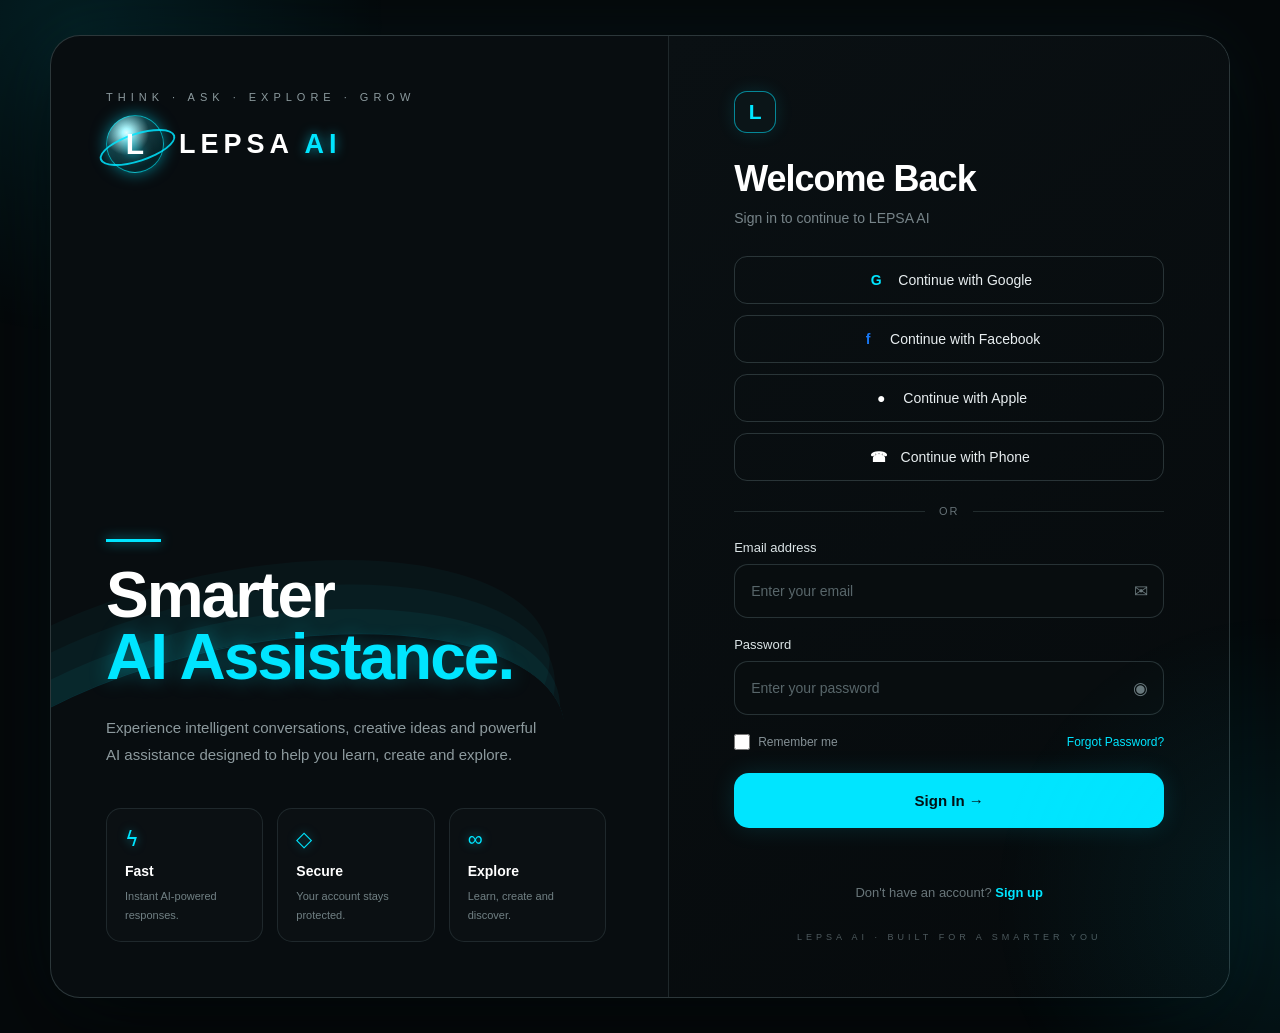
==== commit 9982e5e9: "Add files via upload" ====
--- a/index.html
+++ b/index.html
@@ -205,12 +205,24 @@
                             </div>
                             <span class="menu-item-title">Photos</span>
                         </button>
+                        <button type="button" class="glass-menu-item" onclick="triggerDocumentUpload()">
+                            <div class="menu-icon-disc">
+                                <svg class="attach-svg-icon" viewBox="0 0 24 24" fill="none" stroke="currentColor" stroke-width="2" stroke-linecap="round" stroke-linejoin="round">
+                                    <path d="M14 2H6a2 2 0 0 0-2 2v16a2 2 0 0 0 2 2h12a2 2 0 0 0 2-2V8z"></path>
+                                    <polyline points="14 2 14 8 20 8"></polyline>
+                                    <line x1="16" y1="13" x2="8" y2="13"></line>
+                                    <line x1="16" y1="17" x2="8" y2="17"></line>
+                                </svg>
+                            </div>
+                            <span class="menu-item-title">Document</span>
+                        </button>
                     </div>
                 </div>
 
                 <!-- Hidden Inputs -->
                 <input type="file" id="cameraInput" accept="image/*" capture="environment" style="display:none;" onchange="handleImageSelected(this)">
                 <input type="file" id="galleryInput" accept="image/*" style="display:none;" onchange="handleImageSelected(this)">
+                <input type="file" id="documentInput" accept=".pdf,.txt,.docx" style="display:none;" onchange="handleDocumentSelected(this)">
 
                 <!-- Center Text Field -->
                 <textarea id="messageInput" placeholder="Ask LEPSA anything..." rows="1"></textarea>
--- a/style.css
+++ b/style.css
@@ -2016,3 +2016,74 @@
     from { transform: translateY(0); opacity: 1; }
     to { transform: translateY(14px); opacity: 0; }
 }
+
+/* =====================================================
+   TOOL USE: searching status + source citations
+===================================================== */
+.tool-status-line {
+    display: flex;
+    align-items: center;
+    gap: 8px;
+    color: #7fe9ff;
+    font-size: 13.5px;
+    font-weight: 600;
+    padding: 4px 0;
+}
+
+.tool-status-dot {
+    width: 8px;
+    height: 8px;
+    border-radius: 50%;
+    background: #00eaff;
+    box-shadow: 0 0 10px #00eaff;
+    animation: toolStatusPulse 0.9s ease-in-out infinite;
+    flex-shrink: 0;
+}
+
+@keyframes toolStatusPulse {
+    0%, 100% { opacity: 0.4; transform: scale(0.8); }
+    50% { opacity: 1; transform: scale(1.2); }
+}
+
+.sources-block {
+    margin-top: 14px;
+    padding-top: 12px;
+    border-top: 1px solid rgba(0, 217, 255, 0.15);
+}
+
+.sources-label {
+    font-size: 11.5px;
+    font-weight: 700;
+    color: #6b8894;
+    text-transform: uppercase;
+    letter-spacing: 0.5px;
+    margin-bottom: 8px;
+}
+
+.sources-list {
+    display: flex;
+    flex-wrap: wrap;
+    gap: 8px;
+}
+
+.source-chip {
+    display: inline-block;
+    max-width: 220px;
+    padding: 6px 12px;
+    border-radius: 20px;
+    background: rgba(0, 217, 255, 0.06);
+    border: 1px solid rgba(0, 217, 255, 0.25);
+    color: #a5f3fc;
+    font-size: 12px;
+    font-weight: 500;
+    text-decoration: none;
+    white-space: nowrap;
+    overflow: hidden;
+    text-overflow: ellipsis;
+    transition: 0.2s;
+}
+
+.source-chip:hover {
+    background: rgba(0, 217, 255, 0.14);
+    border-color: rgba(0, 217, 255, 0.45);
+}
